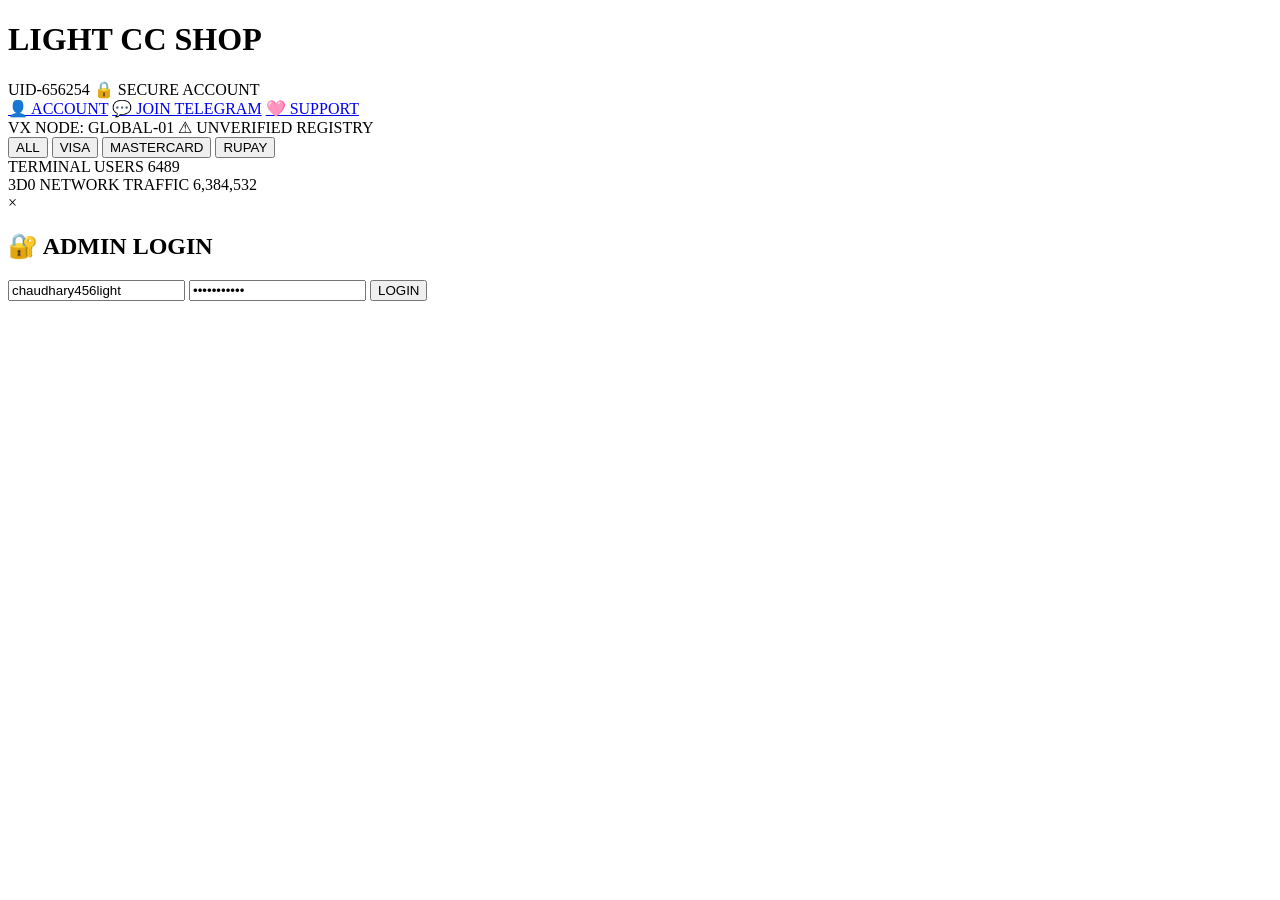
==== index.html @ eaeabb4b "Add initial HTML structure for Light CC Shop" ====
<!DOCTYPE html>
<html lang="en">
<head>
    <meta charset="UTF-8">
    <meta name="viewport" content="width=device-width, initial-scale=1.0">
    <title>Light CC Shop</title>
    <link rel="stylesheet" href="style.css">
</head>
<body>
    <div class="container">
        <!-- Header -->
        <div class="header">
            <div class="logo-section">
                <h1 class="main-title">LIGHT CC SHOP</h1>
                <span class="uid">UID-656254</span>
                <span class="secure">🔒 SECURE ACCOUNT</span>
            </div>
            <div class="account-section">
                <a href="#" class="account-btn" onclick="toggleLogin()">👤 ACCOUNT</a>
                <a href="#" class="telegram-btn" onclick="joinTelegram()">💬 JOIN TELEGRAM</a>
                <a href="#" class="support-btn" onclick="contactSupport()">🩷 SUPPORT</a>
            </div>
        </div>

        <!-- Node Info -->
        <div class="node-info">
            <span class="vx">VX</span>
            <span class="node">NODE: GLOBAL-01</span>
            <span class="unverified">⚠ UNVERIFIED REGISTRY</span>
        </div>

        <!-- Filter Tabs -->
        <div class="filters">
            <button class="filter-btn active" onclick="filterCards('all')">ALL</button>
            <button class="filter-btn" onclick="filterCards('visa')">VISA</button>
            <button class="filter-btn" onclick="filterCards('mastercard')">MASTERCARD</button>
            <button class="filter-btn" onclick="filterCards('rupay')">RUPAY</button>
        </div>

        <!-- Stats -->
        <div class="stats">
            <div class="stat-box">
                <span class="stat-label">TERMINAL USERS</span>
                <span class="stat-value" id="terminalUsers">6489</span>
            </div>
            <div class="stat-box">
                <span class="stat-label">3D0 NETWORK TRAFFIC</span>
                <span class="stat-value" id="networkTraffic">6,384,532</span>
            </div>
        </div>

        <!-- Cards Grid -->
        <div class="cards-grid" id="cardsGrid">
            <!-- Cards will be dynamically loaded -->
        </div>

        <!-- Login Modal -->
        <div id="loginModal" class="modal">
            <div class="modal-content">
                <span class="close" onclick="closeModal()">&times;</span>
                <h2>🔐 ADMIN LOGIN</h2>
                <form id="loginForm" onsubmit="handleLogin(event)">
                    <input type="text" id="username" placeholder="Username" value="chaudhary456light">
                    <input type="password" id="password" placeholder="Password" value="lightspeedy">
                    <button type="submit">LOGIN</button>
                </form>
            </div>
        </div>
    </div>

    <script src="script.js"></script>
</body>
</html>
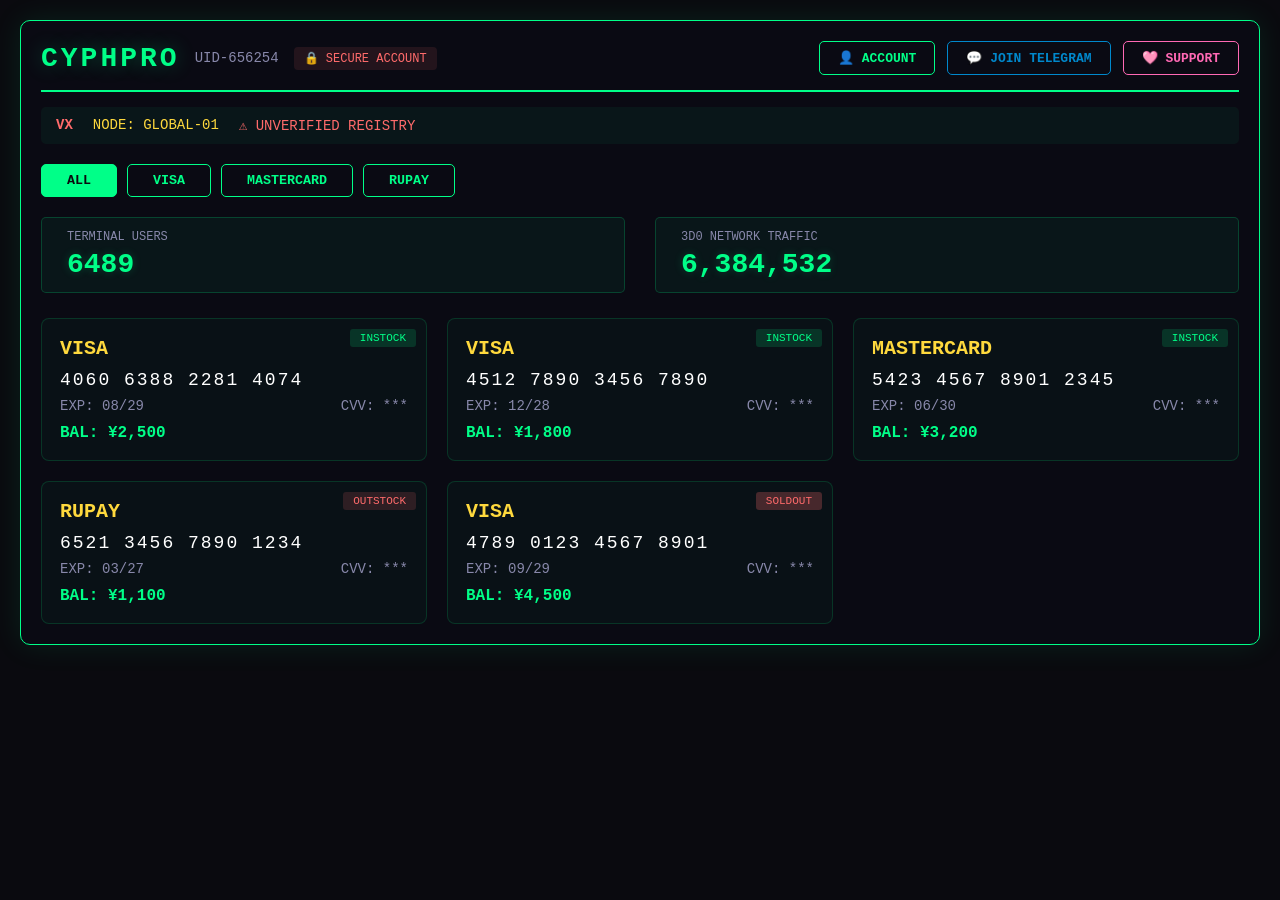
==== commit b7677548: "Update index.html" ====
--- a/index.html
+++ b/index.html
@@ -3,7 +3,7 @@
 <head>
     <meta charset="UTF-8">
     <meta name="viewport" content="width=device-width, initial-scale=1.0">
-    <title>Light CC Shop</title>
+    <title>Cyphpro CC Shop</title>
     <link rel="stylesheet" href="style.css">
 </head>
 <body>
@@ -11,7 +11,7 @@
         <!-- Header -->
         <div class="header">
             <div class="logo-section">
-                <h1 class="main-title">LIGHT CC SHOP</h1>
+                <h1 class="main-title">CYPH<strong style="color: #00ff88;">PRO</strong></h1>
                 <span class="uid">UID-656254</span>
                 <span class="secure">🔒 SECURE ACCOUNT</span>
             </div>
--- a/style.css
+++ b/style.css
@@ -0,0 +1,373 @@
+* {
+    margin: 0;
+    padding: 0;
+    box-sizing: border-box;
+    font-family: 'Courier New', monospace;
+}
+
+body {
+    background: #0a0a0f;
+    color: #00ff88;
+    min-height: 100vh;
+    padding: 20px;
+}
+
+.container {
+    max-width: 1400px;
+    margin: 0 auto;
+    background: rgba(10, 10, 20, 0.95);
+    border: 1px solid #00ff88;
+    border-radius: 10px;
+    padding: 20px;
+    box-shadow: 0 0 30px rgba(0, 255, 136, 0.1);
+}
+
+/* Header */
+.header {
+    display: flex;
+    justify-content: space-between;
+    align-items: center;
+    border-bottom: 2px solid #00ff88;
+    padding-bottom: 15px;
+    margin-bottom: 15px;
+    flex-wrap: wrap;
+}
+
+.logo-section {
+    display: flex;
+    align-items: center;
+    gap: 15px;
+    flex-wrap: wrap;
+}
+
+.main-title {
+    font-size: 28px;
+    color: #00ff88;
+    text-shadow: 0 0 20px rgba(0, 255, 136, 0.3);
+    letter-spacing: 3px;
+}
+
+.uid {
+    color: #8888aa;
+    font-size: 14px;
+}
+
+.secure {
+    color: #ff6b6b;
+    font-size: 12px;
+    background: rgba(255, 107, 107, 0.1);
+    padding: 4px 10px;
+    border-radius: 4px;
+}
+
+.account-section {
+    display: flex;
+    gap: 12px;
+    align-items: center;
+    flex-wrap: wrap;
+}
+
+.account-btn, .telegram-btn, .support-btn {
+    padding: 8px 18px;
+    border-radius: 5px;
+    text-decoration: none;
+    font-size: 13px;
+    font-weight: bold;
+    transition: all 0.3s;
+}
+
+.account-btn {
+    color: #00ff88;
+    border: 1px solid #00ff88;
+}
+
+.account-btn:hover {
+    background: #00ff88;
+    color: #0a0a0f;
+}
+
+.telegram-btn {
+    color: #0088cc;
+    border: 1px solid #0088cc;
+}
+
+.telegram-btn:hover {
+    background: #0088cc;
+    color: #fff;
+}
+
+.support-btn {
+    color: #ff69b4;
+    border: 1px solid #ff69b4;
+}
+
+.support-btn:hover {
+    background: #ff69b4;
+    color: #fff;
+}
+
+/* Node Info */
+.node-info {
+    display: flex;
+    gap: 20px;
+    background: rgba(0, 255, 136, 0.05);
+    padding: 10px 15px;
+    border-radius: 5px;
+    margin-bottom: 20px;
+    font-size: 14px;
+    flex-wrap: wrap;
+}
+
+.vx {
+    color: #ff6b6b;
+    font-weight: bold;
+}
+
+.node {
+    color: #ffd93d;
+}
+
+.unverified {
+    color: #ff6b6b;
+}
+
+/* Filters */
+.filters {
+    display: flex;
+    gap: 10px;
+    margin-bottom: 20px;
+    flex-wrap: wrap;
+}
+
+.filter-btn {
+    padding: 8px 25px;
+    background: transparent;
+    border: 1px solid #00ff88;
+    color: #00ff88;
+    border-radius: 5px;
+    cursor: pointer;
+    transition: all 0.3s;
+    font-weight: bold;
+}
+
+.filter-btn:hover {
+    background: rgba(0, 255, 136, 0.1);
+}
+
+.filter-btn.active {
+    background: #00ff88;
+    color: #0a0a0f;
+}
+
+/* Stats */
+.stats {
+    display: flex;
+    gap: 30px;
+    margin-bottom: 25px;
+    flex-wrap: wrap;
+}
+
+.stat-box {
+    background: rgba(0, 255, 136, 0.05);
+    padding: 12px 25px;
+    border-radius: 5px;
+    border: 1px solid rgba(0, 255, 136, 0.2);
+    flex: 1;
+    min-width: 200px;
+}
+
+.stat-label {
+    display: block;
+    font-size: 12px;
+    color: #8888aa;
+    margin-bottom: 5px;
+}
+
+.stat-value {
+    font-size: 28px;
+    font-weight: bold;
+    color: #00ff88;
+    text-shadow: 0 0 10px rgba(0, 255, 136, 0.2);
+}
+
+/* Cards Grid */
+.cards-grid {
+    display: grid;
+    grid-template-columns: repeat(auto-fill, minmax(300px, 1fr));
+    gap: 20px;
+    margin-top: 20px;
+}
+
+.card-item {
+    background: rgba(0, 255, 136, 0.03);
+    border: 1px solid rgba(0, 255, 136, 0.15);
+    border-radius: 8px;
+    padding: 18px;
+    transition: all 0.3s;
+    position: relative;
+}
+
+.card-item:hover {
+    border-color: #00ff88;
+    box-shadow: 0 0 20px rgba(0, 255, 136, 0.05);
+    transform: translateY(-2px);
+}
+
+.card-type {
+    font-size: 20px;
+    font-weight: bold;
+    color: #ffd93d;
+    margin-bottom: 10px;
+}
+
+.card-number {
+    font-size: 18px;
+    letter-spacing: 2px;
+    color: #ffffff;
+    margin-bottom: 8px;
+}
+
+.card-details {
+    display: flex;
+    justify-content: space-between;
+    font-size: 14px;
+    color: #8888aa;
+}
+
+.card-balance {
+    color: #00ff88;
+    font-weight: bold;
+    margin-top: 10px;
+    font-size: 16px;
+}
+
+.card-status {
+    position: absolute;
+    top: 10px;
+    right: 10px;
+    font-size: 11px;
+    padding: 3px 10px;
+    border-radius: 3px;
+}
+
+.status-instock {
+    background: rgba(0, 255, 136, 0.15);
+    color: #00ff88;
+}
+
+.status-outstock {
+    background: rgba(255, 107, 107, 0.15);
+    color: #ff6b6b;
+}
+
+.status-soldout {
+    background: rgba(255, 107, 107, 0.25);
+    color: #ff6b6b;
+}
+
+/* Modal */
+.modal {
+    display: none;
+    position: fixed;
+    top: 0;
+    left: 0;
+    width: 100%;
+    height: 100%;
+    background: rgba(0, 0, 0, 0.8);
+    z-index: 1000;
+    justify-content: center;
+    align-items: center;
+}
+
+.modal-content {
+    background: #1a1a2e;
+    padding: 40px;
+    border-radius: 10px;
+    border: 1px solid #00ff88;
+    max-width: 400px;
+    width: 90%;
+    position: relative;
+}
+
+.modal-content h2 {
+    color: #00ff88;
+    margin-bottom: 25px;
+    text-align: center;
+}
+
+.modal-content input {
+    width: 100%;
+    padding: 12px;
+    margin-bottom: 15px;
+    background: rgba(0, 255, 136, 0.05);
+    border: 1px solid rgba(0, 255, 136, 0.2);
+    color: #ffffff;
+    border-radius: 5px;
+    font-size: 14px;
+}
+
+.modal-content input:focus {
+    outline: none;
+    border-color: #00ff88;
+}
+
+.modal-content button {
+    width: 100%;
+    padding: 12px;
+    background: #00ff88;
+    color: #0a0a0f;
+    border: none;
+    border-radius: 5px;
+    font-weight: bold;
+    font-size: 16px;
+    cursor: pointer;
+    transition: all 0.3s;
+}
+
+.modal-content button:hover {
+    background: #00cc66;
+    transform: scale(1.02);
+}
+
+.close {
+    position: absolute;
+    top: 15px;
+    right: 20px;
+    font-size: 28px;
+    color: #8888aa;
+    cursor: pointer;
+}
+
+.close:hover {
+    color: #ff6b6b;
+}
+
+/* Responsive */
+@media (max-width: 768px) {
+    .header {
+        flex-direction: column;
+        align-items: flex-start;
+        gap: 10px;
+    }
+    
+    .main-title {
+        font-size: 22px;
+    }
+    
+    .account-section {
+        width: 100%;
+        justify-content: flex-start;
+    }
+    
+    .stats {
+        flex-direction: column;
+    }
+    
+    .stat-box {
+        min-width: auto;
+    }
+    
+    .cards-grid {
+        grid-template-columns: 1fr;
+    }
+}
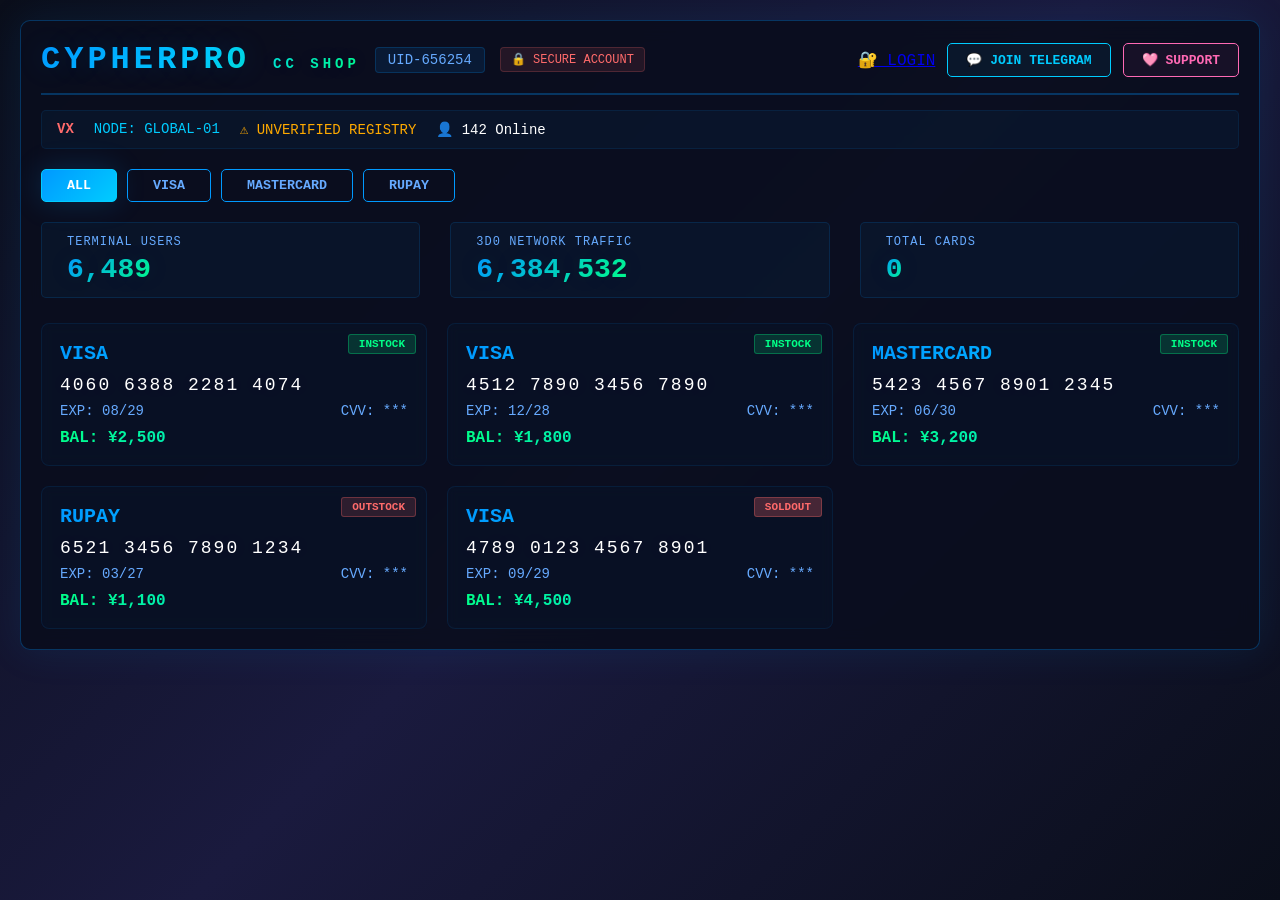
==== commit 40d21aad: "Update index.html" ====
--- a/index.html
+++ b/index.html
@@ -3,20 +3,27 @@
 <head>
     <meta charset="UTF-8">
     <meta name="viewport" content="width=device-width, initial-scale=1.0">
-    <title>Cyphpro CC Shop</title>
+    <title>CYPHERPRO CC SHOP</title>
     <link rel="stylesheet" href="style.css">
+    <!-- Firebase SDK -->
+    <script src="https://www.gstatic.com/firebasejs/9.22.0/firebase-app-compat.js"></script>
+    <script src="https://www.gstatic.com/firebasejs/9.22.0/firebase-auth-compat.js"></script>
+    <script src="https://www.gstatic.com/firebasejs/9.22.0/firebase-firestore-compat.js"></script>
 </head>
 <body>
     <div class="container">
+        <!-- 3D Particle Background -->
+        <div id="particles-3d"></div>
+
         <!-- Header -->
         <div class="header">
             <div class="logo-section">
-                <h1 class="main-title">CYPH<strong style="color: #00ff88;">PRO</strong></h1>
+                <h1 class="main-title">CYPHER<span style="color: #00ff88;">PRO</span> <span style="color: #0099ff; font-size: 14px;">CC SHOP</span></h1>
                 <span class="uid">UID-656254</span>
                 <span class="secure">🔒 SECURE ACCOUNT</span>
             </div>
             <div class="account-section">
-                <a href="#" class="account-btn" onclick="toggleLogin()">👤 ACCOUNT</a>
+                <a href="#" class="login-btn" onclick="showAuthModal('login')">🔐 LOGIN</a>
                 <a href="#" class="telegram-btn" onclick="joinTelegram()">💬 JOIN TELEGRAM</a>
                 <a href="#" class="support-btn" onclick="contactSupport()">🩷 SUPPORT</a>
             </div>
@@ -27,6 +34,7 @@
             <span class="vx">VX</span>
             <span class="node">NODE: GLOBAL-01</span>
             <span class="unverified">⚠ UNVERIFIED REGISTRY</span>
+            <span class="online-users" id="onlineUsers">👤 142 Online</span>
         </div>
 
         <!-- Filter Tabs -->
@@ -41,11 +49,15 @@
         <div class="stats">
             <div class="stat-box">
                 <span class="stat-label">TERMINAL USERS</span>
-                <span class="stat-value" id="terminalUsers">6489</span>
+                <span class="stat-value" id="terminalUsers">6,489</span>
             </div>
             <div class="stat-box">
                 <span class="stat-label">3D0 NETWORK TRAFFIC</span>
                 <span class="stat-value" id="networkTraffic">6,384,532</span>
+            </div>
+            <div class="stat-box">
+                <span class="stat-label">TOTAL CARDS</span>
+                <span class="stat-value" id="totalCards">0</span>
             </div>
         </div>
 
@@ -54,20 +66,66 @@
             <!-- Cards will be dynamically loaded -->
         </div>
 
-        <!-- Login Modal -->
-        <div id="loginModal" class="modal">
-            <div class="modal-content">
-                <span class="close" onclick="closeModal()">&times;</span>
-                <h2>🔐 ADMIN LOGIN</h2>
-                <form id="loginForm" onsubmit="handleLogin(event)">
-                    <input type="text" id="username" placeholder="Username" value="chaudhary456light">
-                    <input type="password" id="password" placeholder="Password" value="lightspeedy">
+        <!-- Auth Modal (Login/Signup) -->
+        <div id="authModal" class="modal">
+            <div class="modal-content auth-modal">
+                <span class="close" onclick="closeModal('authModal')">&times;</span>
+                <div class="auth-tabs">
+                    <button class="auth-tab active" onclick="switchAuthTab('login')">LOGIN</button>
+                    <button class="auth-tab" onclick="switchAuthTab('signup')">SIGN UP</button>
+                </div>
+                
+                <!-- Login Form -->
+                <form id="loginForm" onsubmit="handleLogin(event)" class="auth-form active">
+                    <h2>🔐 WELCOME BACK</h2>
+                    <input type="email" id="loginEmail" placeholder="Email Address" required>
+                    <input type="password" id="loginPassword" placeholder="Password" required>
                     <button type="submit">LOGIN</button>
+                    <div class="auth-divider">OR</div>
+                    <button type="button" onclick="googleLogin()" class="google-btn">🔵 Continue with Google</button>
                 </form>
+
+                <!-- Signup Form -->
+                <form id="signupForm" onsubmit="handleSignup(event)" class="auth-form">
+                    <h2>📝 CREATE ACCOUNT</h2>
+                    <input type="text" id="signupName" placeholder="Full Name" required>
+                    <input type="email" id="signupEmail" placeholder="Email Address" required>
+                    <input type="tel" id="signupPhone" placeholder="Phone Number" required>
+                    <input type="password" id="signupPassword" placeholder="Password (min 6 chars)" required>
+                    <input type="password" id="signupConfirm" placeholder="Confirm Password" required>
+                    <button type="submit">SIGN UP</button>
+                    <div class="auth-divider">OR</div>
+                    <button type="button" onclick="googleLogin()" class="google-btn">🔵 Continue with Google</button>
+                </form>
+            </div>
+        </div>
+
+        <!-- Purchase Modal -->
+        <div id="purchaseModal" class="modal">
+            <div class="modal-content purchase-modal">
+                <span class="close" onclick="closeModal('purchaseModal')">&times;</span>
+                <h2>💰 PURCHASE CARD</h2>
+                <div id="purchaseCardInfo"></div>
+                
+                <!-- PhonePe QR -->
+                <div class="qr-section">
+                    <img src="phonepe-qr.jpg" alt="PhonePe QR" class="qr-code">
+                    <p class="qr-label">📱 Scan & Pay via PhonePe</p>
+                    <p class="qr-amount">Amount: ₹<span id="purchaseAmount">0</span></p>
+                </div>
+
+                <!-- Payment Verification -->
+                <div class="payment-verify">
+                    <h3>📸 Verify Payment</h3>
+                    <input type="file" id="screenshotUpload" accept="image/*" required>
+                    <input type="text" id="transactionId" placeholder="UTR / Transaction ID" required>
+                    <button onclick="verifyPayment()">✅ VERIFY PAYMENT</button>
+                </div>
             </div>
         </div>
     </div>
 
+    <script src="firebase-config.js"></script>
     <script src="script.js"></script>
 </body>
 </html>
--- a/style.css
+++ b/style.css
@@ -6,8 +6,8 @@
 }
 
 body {
-    background: #0a0a0f;
-    color: #00ff88;
+    background: linear-gradient(135deg, #0a0e1a 0%, #1a1a3e 50%, #0a0e1a 100%);
+    color: #ffffff;
     min-height: 100vh;
     padding: 20px;
 }
@@ -15,11 +15,12 @@
 .container {
     max-width: 1400px;
     margin: 0 auto;
-    background: rgba(10, 10, 20, 0.95);
-    border: 1px solid #00ff88;
+    background: rgba(10, 14, 30, 0.92);
+    border: 1px solid rgba(0, 150, 255, 0.3);
     border-radius: 10px;
     padding: 20px;
-    box-shadow: 0 0 30px rgba(0, 255, 136, 0.1);
+    box-shadow: 0 0 40px rgba(0, 150, 255, 0.1);
+    backdrop-filter: blur(10px);
 }
 
 /* Header */
@@ -27,7 +28,7 @@
     display: flex;
     justify-content: space-between;
     align-items: center;
-    border-bottom: 2px solid #00ff88;
+    border-bottom: 2px solid rgba(0, 150, 255, 0.3);
     padding-bottom: 15px;
     margin-bottom: 15px;
     flex-wrap: wrap;
@@ -41,15 +42,23 @@
 }
 
 .main-title {
-    font-size: 28px;
-    color: #00ff88;
-    text-shadow: 0 0 20px rgba(0, 255, 136, 0.3);
-    letter-spacing: 3px;
+    font-size: 32px;
+    background: linear-gradient(135deg, #0099ff 0%, #00ccff 50%, #00ff88 100%);
+    -webkit-background-clip: text;
+    -webkit-text-fill-color: transparent;
+    background-clip: text;
+    text-shadow: 0 0 30px rgba(0, 150, 255, 0.2);
+    letter-spacing: 4px;
+    font-weight: 900;
 }
 
 .uid {
-    color: #8888aa;
+    color: #66aaff;
     font-size: 14px;
+    background: rgba(0, 150, 255, 0.1);
+    padding: 4px 12px;
+    border-radius: 4px;
+    border: 1px solid rgba(0, 150, 255, 0.2);
 }
 
 .secure {
@@ -58,6 +67,7 @@
     background: rgba(255, 107, 107, 0.1);
     padding: 4px 10px;
     border-radius: 4px;
+    border: 1px solid rgba(255, 107, 107, 0.2);
 }
 
 .account-section {
@@ -77,45 +87,52 @@
 }
 
 .account-btn {
-    color: #00ff88;
-    border: 1px solid #00ff88;
+    color: #0099ff;
+    border: 1px solid #0099ff;
+    background: rgba(0, 150, 255, 0.05);
 }
 
 .account-btn:hover {
-    background: #00ff88;
-    color: #0a0a0f;
+    background: #0099ff;
+    color: #ffffff;
+    box-shadow: 0 0 20px rgba(0, 150, 255, 0.3);
 }
 
 .telegram-btn {
-    color: #0088cc;
-    border: 1px solid #0088cc;
+    color: #00ccff;
+    border: 1px solid #00ccff;
+    background: rgba(0, 204, 255, 0.05);
 }
 
 .telegram-btn:hover {
-    background: #0088cc;
-    color: #fff;
+    background: #00ccff;
+    color: #ffffff;
+    box-shadow: 0 0 20px rgba(0, 204, 255, 0.3);
 }
 
 .support-btn {
     color: #ff69b4;
     border: 1px solid #ff69b4;
+    background: rgba(255, 105, 180, 0.05);
 }
 
 .support-btn:hover {
     background: #ff69b4;
-    color: #fff;
+    color: #ffffff;
+    box-shadow: 0 0 20px rgba(255, 105, 180, 0.3);
 }
 
 /* Node Info */
 .node-info {
     display: flex;
     gap: 20px;
-    background: rgba(0, 255, 136, 0.05);
+    background: rgba(0, 150, 255, 0.05);
     padding: 10px 15px;
     border-radius: 5px;
     margin-bottom: 20px;
     font-size: 14px;
     flex-wrap: wrap;
+    border: 1px solid rgba(0, 150, 255, 0.1);
 }
 
 .vx {
@@ -124,11 +141,11 @@
 }
 
 .node {
-    color: #ffd93d;
+    color: #00ccff;
 }
 
 .unverified {
-    color: #ff6b6b;
+    color: #ffaa00;
 }
 
 /* Filters */
@@ -142,8 +159,8 @@
 .filter-btn {
     padding: 8px 25px;
     background: transparent;
-    border: 1px solid #00ff88;
-    color: #00ff88;
+    border: 1px solid #0099ff;
+    color: #66aaff;
     border-radius: 5px;
     cursor: pointer;
     transition: all 0.3s;
@@ -151,12 +168,15 @@
 }
 
 .filter-btn:hover {
-    background: rgba(0, 255, 136, 0.1);
+    background: rgba(0, 150, 255, 0.1);
+    box-shadow: 0 0 20px rgba(0, 150, 255, 0.1);
 }
 
 .filter-btn.active {
-    background: #00ff88;
-    color: #0a0a0f;
+    background: linear-gradient(135deg, #0099ff, #00ccff);
+    color: #ffffff;
+    border-color: #00ccff;
+    box-shadow: 0 0 30px rgba(0, 150, 255, 0.2);
 }
 
 /* Stats */
@@ -168,26 +188,36 @@
 }
 
 .stat-box {
-    background: rgba(0, 255, 136, 0.05);
+    background: rgba(0, 150, 255, 0.05);
     padding: 12px 25px;
     border-radius: 5px;
-    border: 1px solid rgba(0, 255, 136, 0.2);
+    border: 1px solid rgba(0, 150, 255, 0.15);
     flex: 1;
     min-width: 200px;
+    transition: all 0.3s;
+}
+
+.stat-box:hover {
+    border-color: #0099ff;
+    box-shadow: 0 0 20px rgba(0, 150, 255, 0.05);
 }
 
 .stat-label {
     display: block;
     font-size: 12px;
-    color: #8888aa;
+    color: #66aaff;
     margin-bottom: 5px;
+    letter-spacing: 1px;
 }
 
 .stat-value {
     font-size: 28px;
     font-weight: bold;
-    color: #00ff88;
-    text-shadow: 0 0 10px rgba(0, 255, 136, 0.2);
+    background: linear-gradient(135deg, #0099ff, #00ff88);
+    -webkit-background-clip: text;
+    -webkit-text-fill-color: transparent;
+    background-clip: text;
+    text-shadow: 0 0 30px rgba(0, 150, 255, 0.1);
 }
 
 /* Cards Grid */
@@ -199,24 +229,29 @@
 }
 
 .card-item {
-    background: rgba(0, 255, 136, 0.03);
-    border: 1px solid rgba(0, 255, 136, 0.15);
+    background: rgba(0, 150, 255, 0.03);
+    border: 1px solid rgba(0, 150, 255, 0.1);
     border-radius: 8px;
     padding: 18px;
     transition: all 0.3s;
     position: relative;
+    backdrop-filter: blur(5px);
 }
 
 .card-item:hover {
-    border-color: #00ff88;
-    box-shadow: 0 0 20px rgba(0, 255, 136, 0.05);
-    transform: translateY(-2px);
+    border-color: #0099ff;
+    box-shadow: 0 0 30px rgba(0, 150, 255, 0.08);
+    transform: translateY(-3px);
+    background: rgba(0, 150, 255, 0.05);
 }
 
 .card-type {
     font-size: 20px;
     font-weight: bold;
-    color: #ffd93d;
+    background: linear-gradient(135deg, #0099ff, #00ccff);
+    -webkit-background-clip: text;
+    -webkit-text-fill-color: transparent;
+    background-clip: text;
     margin-bottom: 10px;
 }
 
@@ -225,20 +260,24 @@
     letter-spacing: 2px;
     color: #ffffff;
     margin-bottom: 8px;
+    text-shadow: 0 0 20px rgba(0, 150, 255, 0.1);
 }
 
 .card-details {
     display: flex;
     justify-content: space-between;
     font-size: 14px;
-    color: #8888aa;
+    color: #66aaff;
 }
 
 .card-balance {
-    color: #00ff88;
-    font-weight: bold;
     margin-top: 10px;
     font-size: 16px;
+    font-weight: bold;
+    background: linear-gradient(135deg, #00ff88, #00ccff);
+    -webkit-background-clip: text;
+    -webkit-text-fill-color: transparent;
+    background-clip: text;
 }
 
 .card-status {
@@ -248,21 +287,25 @@
     font-size: 11px;
     padding: 3px 10px;
     border-radius: 3px;
+    font-weight: bold;
 }
 
 .status-instock {
     background: rgba(0, 255, 136, 0.15);
     color: #00ff88;
+    border: 1px solid rgba(0, 255, 136, 0.3);
 }
 
 .status-outstock {
     background: rgba(255, 107, 107, 0.15);
     color: #ff6b6b;
+    border: 1px solid rgba(255, 107, 107, 0.3);
 }
 
 .status-soldout {
     background: rgba(255, 107, 107, 0.25);
     color: #ff6b6b;
+    border: 1px solid rgba(255, 107, 107, 0.3);
 }
 
 /* Modal */
@@ -273,24 +316,29 @@
     left: 0;
     width: 100%;
     height: 100%;
-    background: rgba(0, 0, 0, 0.8);
+    background: rgba(0, 0, 0, 0.85);
     z-index: 1000;
     justify-content: center;
     align-items: center;
+    backdrop-filter: blur(5px);
 }
 
 .modal-content {
-    background: #1a1a2e;
+    background: linear-gradient(135deg, #0a0e1a, #1a1a3e);
     padding: 40px;
     border-radius: 10px;
-    border: 1px solid #00ff88;
+    border: 1px solid rgba(0, 150, 255, 0.3);
     max-width: 400px;
     width: 90%;
     position: relative;
+    box-shadow: 0 0 60px rgba(0, 150, 255, 0.1);
 }
 
 .modal-content h2 {
-    color: #00ff88;
+    background: linear-gradient(135deg, #0099ff, #00ff88);
+    -webkit-background-clip: text;
+    -webkit-text-fill-color: transparent;
+    background-clip: text;
     margin-bottom: 25px;
     text-align: center;
 }
@@ -299,34 +347,37 @@
     width: 100%;
     padding: 12px;
     margin-bottom: 15px;
-    background: rgba(0, 255, 136, 0.05);
-    border: 1px solid rgba(0, 255, 136, 0.2);
+    background: rgba(0, 150, 255, 0.05);
+    border: 1px solid rgba(0, 150, 255, 0.2);
     color: #ffffff;
     border-radius: 5px;
     font-size: 14px;
+    transition: all 0.3s;
 }
 
 .modal-content input:focus {
     outline: none;
-    border-color: #00ff88;
+    border-color: #0099ff;
+    box-shadow: 0 0 20px rgba(0, 150, 255, 0.1);
 }
 
 .modal-content button {
     width: 100%;
     padding: 12px;
-    background: #00ff88;
-    color: #0a0a0f;
+    background: linear-gradient(135deg, #0099ff, #00ccff);
+    color: #ffffff;
     border: none;
     border-radius: 5px;
     font-weight: bold;
     font-size: 16px;
     cursor: pointer;
     transition: all 0.3s;
+    text-shadow: 0 0 10px rgba(0, 150, 255, 0.3);
 }
 
 .modal-content button:hover {
-    background: #00cc66;
     transform: scale(1.02);
+    box-shadow: 0 0 30px rgba(0, 150, 255, 0.3);
 }
 
 .close {
@@ -334,12 +385,14 @@
     top: 15px;
     right: 20px;
     font-size: 28px;
-    color: #8888aa;
+    color: #66aaff;
     cursor: pointer;
+    transition: all 0.3s;
 }
 
 .close:hover {
     color: #ff6b6b;
+    transform: rotate(90deg);
 }
 
 /* Responsive */
@@ -351,7 +404,7 @@
     }
     
     .main-title {
-        font-size: 22px;
+        font-size: 24px;
     }
     
     .account-section {
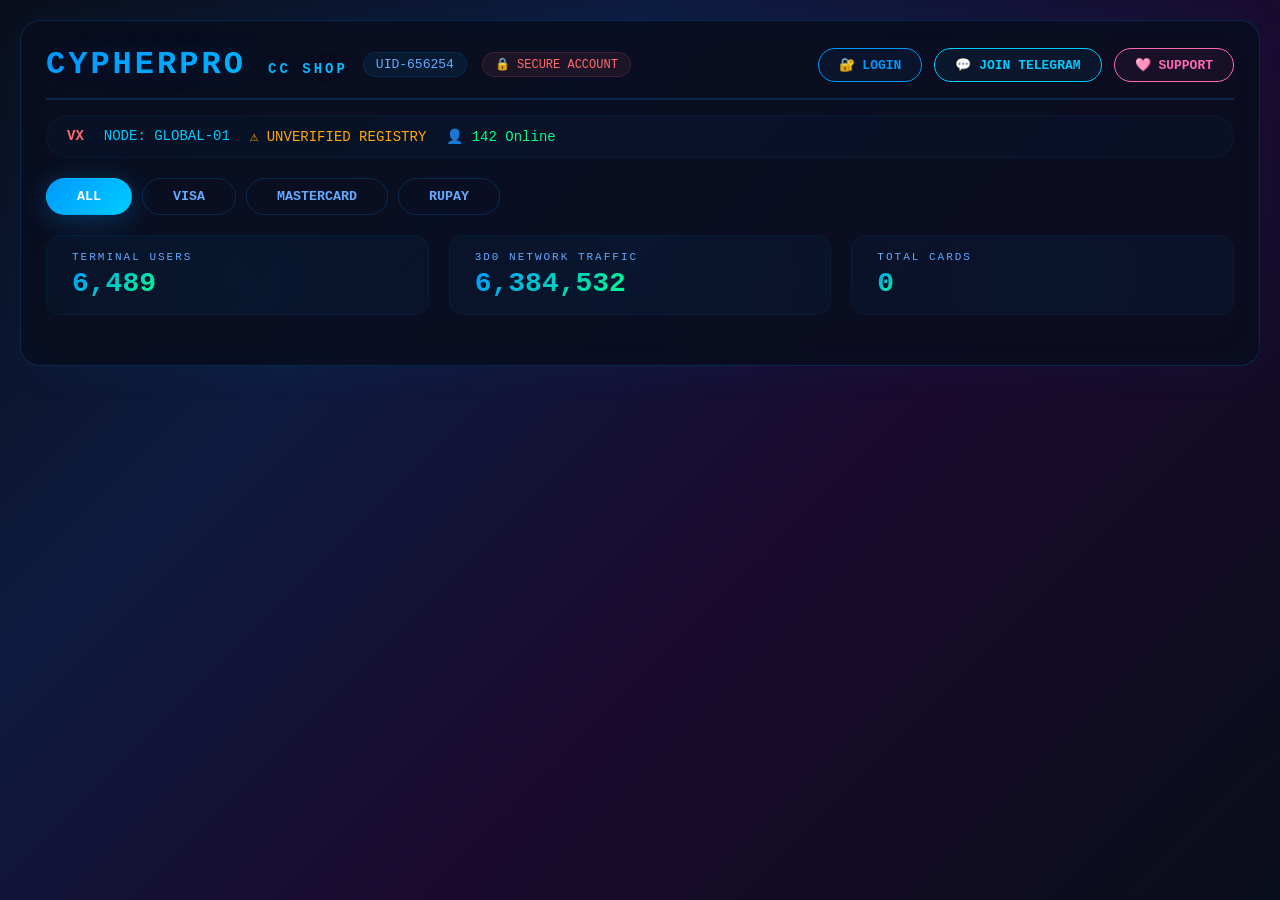
==== commit 1c8efe5d: "Update index.html" ====
--- a/index.html
+++ b/index.html
@@ -5,16 +5,9 @@
     <meta name="viewport" content="width=device-width, initial-scale=1.0">
     <title>CYPHERPRO CC SHOP</title>
     <link rel="stylesheet" href="style.css">
-    <!-- Firebase SDK -->
-    <script src="https://www.gstatic.com/firebasejs/9.22.0/firebase-app-compat.js"></script>
-    <script src="https://www.gstatic.com/firebasejs/9.22.0/firebase-auth-compat.js"></script>
-    <script src="https://www.gstatic.com/firebasejs/9.22.0/firebase-firestore-compat.js"></script>
 </head>
 <body>
     <div class="container">
-        <!-- 3D Particle Background -->
-        <div id="particles-3d"></div>
-
         <!-- Header -->
         <div class="header">
             <div class="logo-section">
@@ -23,9 +16,12 @@
                 <span class="secure">🔒 SECURE ACCOUNT</span>
             </div>
             <div class="account-section">
-                <a href="#" class="login-btn" onclick="showAuthModal('login')">🔐 LOGIN</a>
-                <a href="#" class="telegram-btn" onclick="joinTelegram()">💬 JOIN TELEGRAM</a>
-                <a href="#" class="support-btn" onclick="contactSupport()">🩷 SUPPORT</a>
+                <span class="user-badge" id="userBadge" style="display:none;">👤 <span id="userNameDisplay">User</span></span>
+                <a href="#" class="login-btn" id="authBtn" onclick="showAuthModal('login')">🔐 LOGIN</a>
+                <a href="#" class="login-btn" id="logoutBtn" style="display:none;" onclick="logoutUser()">🚪 LOGOUT</a>
+                <a href="#" class="telegram-btn" onclick="window.open('https://t.me/vouches_light')">💬 JOIN TELEGRAM</a>
+                <a href="#" class="support-btn" onclick="window.open('https://t.me/light_speedy')">🩷 SUPPORT</a>
+                <a href="#" class="support-btn" id="dashboardBtn" style="display:none; border-color: #00ff88; color: #00ff88;" onclick="window.location.href='dashboard.html'">📊 DASHBOARD</a>
             </div>
         </div>
 
@@ -37,7 +33,7 @@
             <span class="online-users" id="onlineUsers">👤 142 Online</span>
         </div>
 
-        <!-- Filter Tabs -->
+        <!-- Filters -->
         <div class="filters">
             <button class="filter-btn active" onclick="filterCards('all')">ALL</button>
             <button class="filter-btn" onclick="filterCards('visa')">VISA</button>
@@ -62,11 +58,9 @@
         </div>
 
         <!-- Cards Grid -->
-        <div class="cards-grid" id="cardsGrid">
-            <!-- Cards will be dynamically loaded -->
-        </div>
+        <div class="cards-grid" id="cardsGrid"></div>
 
-        <!-- Auth Modal (Login/Signup) -->
+        <!-- Auth Modal -->
         <div id="authModal" class="modal">
             <div class="modal-content auth-modal">
                 <span class="close" onclick="closeModal('authModal')">&times;</span>
@@ -75,7 +69,6 @@
                     <button class="auth-tab" onclick="switchAuthTab('signup')">SIGN UP</button>
                 </div>
                 
-                <!-- Login Form -->
                 <form id="loginForm" onsubmit="handleLogin(event)" class="auth-form active">
                     <h2>🔐 WELCOME BACK</h2>
                     <input type="email" id="loginEmail" placeholder="Email Address" required>
@@ -85,7 +78,6 @@
                     <button type="button" onclick="googleLogin()" class="google-btn">🔵 Continue with Google</button>
                 </form>
 
-                <!-- Signup Form -->
                 <form id="signupForm" onsubmit="handleSignup(event)" class="auth-form">
                     <h2>📝 CREATE ACCOUNT</h2>
                     <input type="text" id="signupName" placeholder="Full Name" required>
@@ -107,14 +99,12 @@
                 <h2>💰 PURCHASE CARD</h2>
                 <div id="purchaseCardInfo"></div>
                 
-                <!-- PhonePe QR -->
                 <div class="qr-section">
                     <img src="phonepe-qr.jpg" alt="PhonePe QR" class="qr-code">
                     <p class="qr-label">📱 Scan & Pay via PhonePe</p>
                     <p class="qr-amount">Amount: ₹<span id="purchaseAmount">0</span></p>
                 </div>
 
-                <!-- Payment Verification -->
                 <div class="payment-verify">
                     <h3>📸 Verify Payment</h3>
                     <input type="file" id="screenshotUpload" accept="image/*" required>
@@ -125,7 +115,6 @@
         </div>
     </div>
 
-    <script src="firebase-config.js"></script>
     <script src="script.js"></script>
 </body>
 </html>
--- a/style.css
+++ b/style.css
@@ -6,21 +6,69 @@
 }
 
 body {
-    background: linear-gradient(135deg, #0a0e1a 0%, #1a1a3e 50%, #0a0e1a 100%);
+    background: linear-gradient(135deg, #0a0e1a 0%, #0d1b3e 30%, #1a0a2e 60%, #0a0e1a 100%);
     color: #ffffff;
     min-height: 100vh;
     padding: 20px;
+    overflow-x: hidden;
+    position: relative;
+}
+
+/* 3D Particle Background */
+#particles-3d {
+    position: fixed;
+    top: 0;
+    left: 0;
+    width: 100%;
+    height: 100%;
+    pointer-events: none;
+    z-index: 0;
+    background: radial-gradient(ellipse at center, transparent 0%, rgba(0,10,30,0.9) 100%);
+}
+
+#particles-3d::before {
+    content: '';
+    position: absolute;
+    width: 200%;
+    height: 200%;
+    top: -50%;
+    left: -50%;
+    background: 
+        radial-gradient(2px 2px at 20% 30%, #0099ff, transparent),
+        radial-gradient(2px 2px at 40% 70%, #00ff88, transparent),
+        radial-gradient(2px 2px at 60% 20%, #0099ff, transparent),
+        radial-gradient(2px 2px at 80% 80%, #00ccff, transparent),
+        radial-gradient(2px 2px at 10% 90%, #00ff88, transparent),
+        radial-gradient(2px 2px at 90% 10%, #0099ff, transparent);
+    background-size: 200px 200px;
+    animation: float 20s infinite linear;
+    opacity: 0.3;
+}
+
+@keyframes float {
+    0% { transform: translate(0, 0) rotate(0deg); }
+    100% { transform: translate(50px, 30px) rotate(360deg); }
 }
 
 .container {
     max-width: 1400px;
     margin: 0 auto;
-    background: rgba(10, 14, 30, 0.92);
-    border: 1px solid rgba(0, 150, 255, 0.3);
-    border-radius: 10px;
-    padding: 20px;
-    box-shadow: 0 0 40px rgba(0, 150, 255, 0.1);
-    backdrop-filter: blur(10px);
+    background: rgba(10, 14, 30, 0.85);
+    border: 1px solid rgba(0, 150, 255, 0.2);
+    border-radius: 20px;
+    padding: 25px;
+    box-shadow: 
+        0 0 50px rgba(0, 150, 255, 0.05),
+        inset 0 0 50px rgba(0, 150, 255, 0.02);
+    backdrop-filter: blur(20px);
+    position: relative;
+    z-index: 1;
+    animation: containerGlow 4s infinite alternate;
+}
+
+@keyframes containerGlow {
+    0% { box-shadow: 0 0 50px rgba(0, 150, 255, 0.05), inset 0 0 50px rgba(0, 150, 255, 0.02); }
+    100% { box-shadow: 0 0 80px rgba(0, 150, 255, 0.1), inset 0 0 80px rgba(0, 150, 255, 0.05); }
 }
 
 /* Header */
@@ -28,10 +76,16 @@
     display: flex;
     justify-content: space-between;
     align-items: center;
-    border-bottom: 2px solid rgba(0, 150, 255, 0.3);
+    border-bottom: 2px solid rgba(0, 150, 255, 0.2);
     padding-bottom: 15px;
     margin-bottom: 15px;
     flex-wrap: wrap;
+    animation: slideInDown 0.8s ease;
+}
+
+@keyframes slideInDown {
+    from { opacity: 0; transform: translateY(-30px); }
+    to { opacity: 1; transform: translateY(0); }
 }
 
 .logo-section {
@@ -43,31 +97,38 @@
 
 .main-title {
     font-size: 32px;
-    background: linear-gradient(135deg, #0099ff 0%, #00ccff 50%, #00ff88 100%);
+    background: linear-gradient(135deg, #0099ff 0%, #00ccff 40%, #00ff88 70%, #0099ff 100%);
+    background-size: 300% 300%;
     -webkit-background-clip: text;
     -webkit-text-fill-color: transparent;
     background-clip: text;
+    animation: gradientShift 4s ease infinite;
+    letter-spacing: 3px;
+    font-weight: 900;
     text-shadow: 0 0 30px rgba(0, 150, 255, 0.2);
-    letter-spacing: 4px;
-    font-weight: 900;
+}
+
+@keyframes gradientShift {
+    0%, 100% { background-position: 0% 50%; }
+    50% { background-position: 100% 50%; }
 }
 
 .uid {
     color: #66aaff;
-    font-size: 14px;
-    background: rgba(0, 150, 255, 0.1);
+    font-size: 13px;
+    background: rgba(0, 150, 255, 0.08);
     padding: 4px 12px;
-    border-radius: 4px;
-    border: 1px solid rgba(0, 150, 255, 0.2);
+    border-radius: 20px;
+    border: 1px solid rgba(0, 150, 255, 0.15);
 }
 
 .secure {
     color: #ff6b6b;
     font-size: 12px;
-    background: rgba(255, 107, 107, 0.1);
-    padding: 4px 10px;
-    border-radius: 4px;
-    border: 1px solid rgba(255, 107, 107, 0.2);
+    background: rgba(255, 107, 107, 0.08);
+    padding: 4px 12px;
+    border-radius: 20px;
+    border: 1px solid rgba(255, 107, 107, 0.15);
 }
 
 .account-section {
@@ -77,25 +138,28 @@
     flex-wrap: wrap;
 }
 
-.account-btn, .telegram-btn, .support-btn {
-    padding: 8px 18px;
-    border-radius: 5px;
+.login-btn, .telegram-btn, .support-btn {
+    padding: 8px 20px;
+    border-radius: 25px;
     text-decoration: none;
     font-size: 13px;
     font-weight: bold;
-    transition: all 0.3s;
-}
-
-.account-btn {
+    transition: all 0.4s cubic-bezier(0.175, 0.885, 0.32, 1.275);
+    position: relative;
+    overflow: hidden;
+}
+
+.login-btn {
     color: #0099ff;
     border: 1px solid #0099ff;
     background: rgba(0, 150, 255, 0.05);
 }
 
-.account-btn:hover {
+.login-btn:hover {
     background: #0099ff;
     color: #ffffff;
-    box-shadow: 0 0 20px rgba(0, 150, 255, 0.3);
+    box-shadow: 0 0 30px rgba(0, 150, 255, 0.3);
+    transform: scale(1.05);
 }
 
 .telegram-btn {
@@ -107,7 +171,8 @@
 .telegram-btn:hover {
     background: #00ccff;
     color: #ffffff;
-    box-shadow: 0 0 20px rgba(0, 204, 255, 0.3);
+    box-shadow: 0 0 30px rgba(0, 204, 255, 0.3);
+    transform: scale(1.05);
 }
 
 .support-btn {
@@ -119,34 +184,27 @@
 .support-btn:hover {
     background: #ff69b4;
     color: #ffffff;
-    box-shadow: 0 0 20px rgba(255, 105, 180, 0.3);
+    box-shadow: 0 0 30px rgba(255, 105, 180, 0.3);
+    transform: scale(1.05);
 }
 
 /* Node Info */
 .node-info {
     display: flex;
     gap: 20px;
-    background: rgba(0, 150, 255, 0.05);
-    padding: 10px 15px;
-    border-radius: 5px;
+    background: rgba(0, 150, 255, 0.03);
+    padding: 12px 20px;
+    border-radius: 30px;
     margin-bottom: 20px;
     font-size: 14px;
     flex-wrap: wrap;
-    border: 1px solid rgba(0, 150, 255, 0.1);
-}
-
-.vx {
-    color: #ff6b6b;
-    font-weight: bold;
-}
-
-.node {
-    color: #00ccff;
-}
-
-.unverified {
-    color: #ffaa00;
-}
+    border: 1px solid rgba(0, 150, 255, 0.06);
+}
+
+.vx { color: #ff6b6b; font-weight: bold; }
+.node { color: #00ccff; }
+.unverified { color: #ffaa00; }
+.online-users { color: #00ff88; }
 
 /* Filters */
 .filters {
@@ -157,57 +215,79 @@
 }
 
 .filter-btn {
-    padding: 8px 25px;
+    padding: 10px 30px;
     background: transparent;
-    border: 1px solid #0099ff;
-    color: #66aaff;
-    border-radius: 5px;
+    border: 1px solid rgba(0, 150, 255, 0.2);
+    color: #66aaff;
+    border-radius: 25px;
     cursor: pointer;
     transition: all 0.3s;
     font-weight: bold;
+    position: relative;
 }
 
 .filter-btn:hover {
     background: rgba(0, 150, 255, 0.1);
-    box-shadow: 0 0 20px rgba(0, 150, 255, 0.1);
+    transform: translateY(-2px);
+    box-shadow: 0 5px 20px rgba(0, 150, 255, 0.1);
 }
 
 .filter-btn.active {
     background: linear-gradient(135deg, #0099ff, #00ccff);
     color: #ffffff;
-    border-color: #00ccff;
-    box-shadow: 0 0 30px rgba(0, 150, 255, 0.2);
+    border-color: transparent;
+    box-shadow: 0 5px 30px rgba(0, 150, 255, 0.3);
 }
 
 /* Stats */
 .stats {
     display: flex;
-    gap: 30px;
+    gap: 20px;
     margin-bottom: 25px;
     flex-wrap: wrap;
 }
 
 .stat-box {
-    background: rgba(0, 150, 255, 0.05);
-    padding: 12px 25px;
-    border-radius: 5px;
-    border: 1px solid rgba(0, 150, 255, 0.15);
+    background: rgba(0, 150, 255, 0.03);
+    padding: 15px 25px;
+    border-radius: 15px;
+    border: 1px solid rgba(0, 150, 255, 0.08);
     flex: 1;
-    min-width: 200px;
-    transition: all 0.3s;
+    min-width: 180px;
+    transition: all 0.3s;
+    position: relative;
+    overflow: hidden;
+}
+
+.stat-box::before {
+    content: '';
+    position: absolute;
+    top: -50%;
+    left: -50%;
+    width: 200%;
+    height: 200%;
+    background: radial-gradient(circle, rgba(0, 150, 255, 0.03) 0%, transparent 70%);
+    animation: statPulse 4s infinite;
+}
+
+@keyframes statPulse {
+    0%, 100% { transform: scale(1); opacity: 0.5; }
+    50% { transform: scale(1.1); opacity: 1; }
 }
 
 .stat-box:hover {
-    border-color: #0099ff;
-    box-shadow: 0 0 20px rgba(0, 150, 255, 0.05);
+    border-color: rgba(0, 150, 255, 0.2);
+    transform: translateY(-3px);
+    box-shadow: 0 10px 40px rgba(0, 150, 255, 0.05);
 }
 
 .stat-label {
     display: block;
-    font-size: 12px;
+    font-size: 11px;
     color: #66aaff;
     margin-bottom: 5px;
-    letter-spacing: 1px;
+    letter-spacing: 2px;
+    text-transform: uppercase;
 }
 
 .stat-value {
@@ -217,50 +297,57 @@
     -webkit-background-clip: text;
     -webkit-text-fill-color: transparent;
     background-clip: text;
-    text-shadow: 0 0 30px rgba(0, 150, 255, 0.1);
 }
 
 /* Cards Grid */
 .cards-grid {
     display: grid;
-    grid-template-columns: repeat(auto-fill, minmax(300px, 1fr));
-    gap: 20px;
+    grid-template-columns: repeat(auto-fill, minmax(320px, 1fr));
+    gap: 25px;
     margin-top: 20px;
 }
 
 .card-item {
-    background: rgba(0, 150, 255, 0.03);
-    border: 1px solid rgba(0, 150, 255, 0.1);
-    border-radius: 8px;
-    padding: 18px;
-    transition: all 0.3s;
+    background: rgba(0, 150, 255, 0.02);
+    border: 1px solid rgba(0, 150, 255, 0.08);
+    border-radius: 20px;
+    padding: 25px;
+    transition: all 0.5s cubic-bezier(0.175, 0.885, 0.32, 1.275);
     position: relative;
     backdrop-filter: blur(5px);
+    animation: cardFloat 3s ease-in-out infinite;
+}
+
+.card-item:nth-child(2n) { animation-delay: 0.5s; }
+.card-item:nth-child(3n) { animation-delay: 1s; }
+
+@keyframes cardFloat {
+    0%, 100% { transform: translateY(0px); }
+    50% { transform: translateY(-5px); }
 }
 
 .card-item:hover {
     border-color: #0099ff;
-    box-shadow: 0 0 30px rgba(0, 150, 255, 0.08);
-    transform: translateY(-3px);
-    background: rgba(0, 150, 255, 0.05);
+    box-shadow: 0 10px 60px rgba(0, 150, 255, 0.08);
+    transform: translateY(-8px) scale(1.01);
 }
 
 .card-type {
-    font-size: 20px;
+    font-size: 22px;
     font-weight: bold;
     background: linear-gradient(135deg, #0099ff, #00ccff);
     -webkit-background-clip: text;
     -webkit-text-fill-color: transparent;
     background-clip: text;
+    margin-bottom: 12px;
+}
+
+.card-number {
+    font-size: 20px;
+    letter-spacing: 3px;
+    color: #ffffff;
     margin-bottom: 10px;
-}
-
-.card-number {
-    font-size: 18px;
-    letter-spacing: 2px;
-    color: #ffffff;
-    margin-bottom: 8px;
-    text-shadow: 0 0 20px rgba(0, 150, 255, 0.1);
+    text-shadow: 0 0 30px rgba(0, 150, 255, 0.1);
 }
 
 .card-details {
@@ -271,8 +358,8 @@
 }
 
 .card-balance {
-    margin-top: 10px;
-    font-size: 16px;
+    margin-top: 12px;
+    font-size: 18px;
     font-weight: bold;
     background: linear-gradient(135deg, #00ff88, #00ccff);
     -webkit-background-clip: text;
@@ -280,35 +367,75 @@
     background-clip: text;
 }
 
+.card-price {
+    display: inline-block;
+    margin-top: 12px;
+    padding: 5px 15px;
+    background: rgba(0, 255, 136, 0.1);
+    border: 1px solid rgba(0, 255, 136, 0.2);
+    border-radius: 20px;
+    color: #00ff88;
+    font-size: 14px;
+    font-weight: bold;
+}
+
 .card-status {
     position: absolute;
-    top: 10px;
-    right: 10px;
-    font-size: 11px;
-    padding: 3px 10px;
-    border-radius: 3px;
-    font-weight: bold;
+    top: 15px;
+    right: 15px;
+    font-size: 10px;
+    padding: 3px 12px;
+    border-radius: 20px;
+    font-weight: bold;
+    text-transform: uppercase;
+    letter-spacing: 1px;
 }
 
 .status-instock {
-    background: rgba(0, 255, 136, 0.15);
+    background: rgba(0, 255, 136, 0.1);
     color: #00ff88;
-    border: 1px solid rgba(0, 255, 136, 0.3);
+    border: 1px solid rgba(0, 255, 136, 0.2);
 }
 
 .status-outstock {
-    background: rgba(255, 107, 107, 0.15);
+    background: rgba(255, 107, 107, 0.1);
+    color: #ff6b6b;
+    border: 1px solid rgba(255, 107, 107, 0.2);
+}
+
+.status-soldout {
+    background: rgba(255, 107, 107, 0.2);
     color: #ff6b6b;
     border: 1px solid rgba(255, 107, 107, 0.3);
 }
 
-.status-soldout {
-    background: rgba(255, 107, 107, 0.25);
-    color: #ff6b6b;
-    border: 1px solid rgba(255, 107, 107, 0.3);
-}
-
-/* Modal */
+.purchase-btn {
+    width: 100%;
+    margin-top: 15px;
+    padding: 10px;
+    background: linear-gradient(135deg, #0099ff, #00ccff);
+    color: #ffffff;
+    border: none;
+    border-radius: 25px;
+    font-weight: bold;
+    cursor: pointer;
+    transition: all 0.3s;
+    text-transform: uppercase;
+    letter-spacing: 1px;
+}
+
+.purchase-btn:hover {
+    transform: scale(1.02);
+    box-shadow: 0 5px 30px rgba(0, 150, 255, 0.3);
+}
+
+.purchase-btn:disabled {
+    opacity: 0.5;
+    cursor: not-allowed;
+    transform: none;
+}
+
+/* Modals */
 .modal {
     display: none;
     position: fixed;
@@ -320,64 +447,26 @@
     z-index: 1000;
     justify-content: center;
     align-items: center;
-    backdrop-filter: blur(5px);
+    backdrop-filter: blur(10px);
+    animation: modalFade 0.3s ease;
+}
+
+@keyframes modalFade {
+    from { opacity: 0; transform: scale(0.9); }
+    to { opacity: 1; transform: scale(1); }
 }
 
 .modal-content {
     background: linear-gradient(135deg, #0a0e1a, #1a1a3e);
     padding: 40px;
-    border-radius: 10px;
-    border: 1px solid rgba(0, 150, 255, 0.3);
-    max-width: 400px;
-    width: 90%;
+    border-radius: 20px;
+    border: 1px solid rgba(0, 150, 255, 0.2);
+    max-width: 500px;
+    width: 95%;
     position: relative;
-    box-shadow: 0 0 60px rgba(0, 150, 255, 0.1);
-}
-
-.modal-content h2 {
-    background: linear-gradient(135deg, #0099ff, #00ff88);
-    -webkit-background-clip: text;
-    -webkit-text-fill-color: transparent;
-    background-clip: text;
-    margin-bottom: 25px;
-    text-align: center;
-}
-
-.modal-content input {
-    width: 100%;
-    padding: 12px;
-    margin-bottom: 15px;
-    background: rgba(0, 150, 255, 0.05);
-    border: 1px solid rgba(0, 150, 255, 0.2);
-    color: #ffffff;
-    border-radius: 5px;
-    font-size: 14px;
-    transition: all 0.3s;
-}
-
-.modal-content input:focus {
-    outline: none;
-    border-color: #0099ff;
-    box-shadow: 0 0 20px rgba(0, 150, 255, 0.1);
-}
-
-.modal-content button {
-    width: 100%;
-    padding: 12px;
-    background: linear-gradient(135deg, #0099ff, #00ccff);
-    color: #ffffff;
-    border: none;
-    border-radius: 5px;
-    font-weight: bold;
-    font-size: 16px;
-    cursor: pointer;
-    transition: all 0.3s;
-    text-shadow: 0 0 10px rgba(0, 150, 255, 0.3);
-}
-
-.modal-content button:hover {
-    transform: scale(1.02);
-    box-shadow: 0 0 30px rgba(0, 150, 255, 0.3);
+    box-shadow: 0 0 80px rgba(0, 150, 255, 0.05);
+    max-height: 90vh;
+    overflow-y: auto;
 }
 
 .close {
@@ -393,6 +482,245 @@
 .close:hover {
     color: #ff6b6b;
     transform: rotate(90deg);
+}
+
+/* Auth Modal */
+.auth-modal {
+    max-width: 420px;
+}
+
+.auth-tabs {
+    display: flex;
+    gap: 10px;
+    margin-bottom: 25px;
+    background: rgba(0, 150, 255, 0.05);
+    padding: 5px;
+    border-radius: 30px;
+}
+
+.auth-tab {
+    flex: 1;
+    padding: 10px;
+    background: transparent;
+    border: none;
+    color: #66aaff;
+    border-radius: 25px;
+    cursor: pointer;
+    transition: all 0.3s;
+    font-weight: bold;
+}
+
+.auth-tab.active {
+    background: linear-gradient(135deg, #0099ff, #00ccff);
+    color: #ffffff;
+    box-shadow: 0 5px 20px rgba(0, 150, 255, 0.2);
+}
+
+.auth-form {
+    display: none;
+}
+
+.auth-form.active {
+    display: block;
+    animation: slideUp 0.3s ease;
+}
+
+@keyframes slideUp {
+    from { opacity: 0; transform: translateY(20px); }
+    to { opacity: 1; transform: translateY(0); }
+}
+
+.auth-form h2 {
+    text-align: center;
+    background: linear-gradient(135deg, #0099ff, #00ff88);
+    -webkit-background-clip: text;
+    -webkit-text-fill-color: transparent;
+    background-clip: text;
+    margin-bottom: 20px;
+}
+
+.auth-form input {
+    width: 100%;
+    padding: 12px 15px;
+    margin-bottom: 12px;
+    background: rgba(0, 150, 255, 0.05);
+    border: 1px solid rgba(0, 150, 255, 0.15);
+    color: #ffffff;
+    border-radius: 10px;
+    font-size: 14px;
+    transition: all 0.3s;
+}
+
+.auth-form input:focus {
+    outline: none;
+    border-color: #0099ff;
+    box-shadow: 0 0 30px rgba(0, 150, 255, 0.05);
+}
+
+.auth-form button[type="submit"] {
+    width: 100%;
+    padding: 12px;
+    background: linear-gradient(135deg, #0099ff, #00ccff);
+    color: #ffffff;
+    border: none;
+    border-radius: 10px;
+    font-weight: bold;
+    font-size: 16px;
+    cursor: pointer;
+    transition: all 0.3s;
+}
+
+.auth-form button[type="submit"]:hover {
+    transform: scale(1.02);
+    box-shadow: 0 5px 30px rgba(0, 150, 255, 0.3);
+}
+
+.auth-divider {
+    text-align: center;
+    color: #66aaff;
+    margin: 15px 0;
+    position: relative;
+}
+
+.auth-divider::before,
+.auth-divider::after {
+    content: '';
+    position: absolute;
+    top: 50%;
+    width: 40%;
+    height: 1px;
+    background: rgba(0, 150, 255, 0.2);
+}
+
+.auth-divider::before { left: 0; }
+.auth-divider::after { right: 0; }
+
+.google-btn {
+    width: 100%;
+    padding: 12px;
+    background: rgba(255, 255, 255, 0.05);
+    color: #ffffff;
+    border: 1px solid rgba(255, 255, 255, 0.1);
+    border-radius: 10px;
+    cursor: pointer;
+    transition: all 0.3s;
+    font-weight: bold;
+}
+
+.google-btn:hover {
+    background: rgba(255, 255, 255, 0.1);
+}
+
+/* Purchase Modal */
+.purchase-modal {
+    max-width: 500px;
+}
+
+.purchase-modal h2 {
+    text-align: center;
+    background: linear-gradient(135deg, #0099ff, #00ff88);
+    -webkit-background-clip: text;
+    -webkit-text-fill-color: transparent;
+    background-clip: text;
+    margin-bottom: 20px;
+}
+
+#purchaseCardInfo {
+    background: rgba(0, 150, 255, 0.05);
+    padding: 15px;
+    border-radius: 10px;
+    margin-bottom: 20px;
+    border: 1px solid rgba(0, 150, 255, 0.1);
+}
+
+#purchaseCardInfo p {
+    margin: 5px 0;
+}
+
+.qr-section {
+    text-align: center;
+    padding: 20px;
+    background: rgba(0, 150, 255, 0.03);
+    border-radius: 15px;
+    border: 1px solid rgba(0, 150, 255, 0.08);
+    margin-bottom: 20px;
+}
+
+.qr-code {
+    max-width: 200px;
+    border-radius: 10px;
+    border: 2px solid rgba(0, 150, 255, 0.1);
+}
+
+.qr-label {
+    color: #66aaff;
+    margin-top: 10px;
+    font-weight: bold;
+}
+
+.qr-amount {
+    color: #00ff88;
+    font-size: 20px;
+    font-weight: bold;
+    margin-top: 5px;
+}
+
+.payment-verify h3 {
+    color: #66aaff;
+    margin-bottom: 15px;
+}
+
+.payment-verify input[type="file"] {
+    width: 100%;
+    padding: 10px;
+    background: rgba(0, 150, 255, 0.05);
+    border: 1px solid rgba(0, 150, 255, 0.15);
+    border-radius: 10px;
+    color: #ffffff;
+    margin-bottom: 10px;
+}
+
+.payment-verify input[type="text"] {
+    width: 100%;
+    padding: 12px;
+    background: rgba(0, 150, 255, 0.05);
+    border: 1px solid rgba(0, 150, 255, 0.15);
+    border-radius: 10px;
+    color: #ffffff;
+    margin-bottom: 10px;
+}
+
+.payment-verify button {
+    width: 100%;
+    padding: 12px;
+    background: linear-gradient(135deg, #00ff88, #00ccff);
+    color: #0a0e1a;
+    border: none;
+    border-radius: 10px;
+    font-weight: bold;
+    font-size: 16px;
+    cursor: pointer;
+    transition: all 0.3s;
+}
+
+.payment-verify button:hover {
+    transform: scale(1.02);
+    box-shadow: 0 5px 30px rgba(0, 255, 136, 0.2);
+}
+
+/* User Dashboard Indicator */
+.user-badge {
+    display: none;
+    background: rgba(0, 255, 136, 0.1);
+    border: 1px solid rgba(0, 255, 136, 0.2);
+    padding: 5px 15px;
+    border-radius: 20px;
+    color: #00ff88;
+    font-size: 12px;
+}
+
+.user-badge.show {
+    display: inline-block;
 }
 
 /* Responsive */
@@ -404,7 +732,7 @@
     }
     
     .main-title {
-        font-size: 24px;
+        font-size: 22px;
     }
     
     .account-section {
@@ -423,4 +751,9 @@
     .cards-grid {
         grid-template-columns: 1fr;
     }
-}
+    
+    .modal-content {
+        padding: 25px;
+        max-width: 95%;
+    }
+}
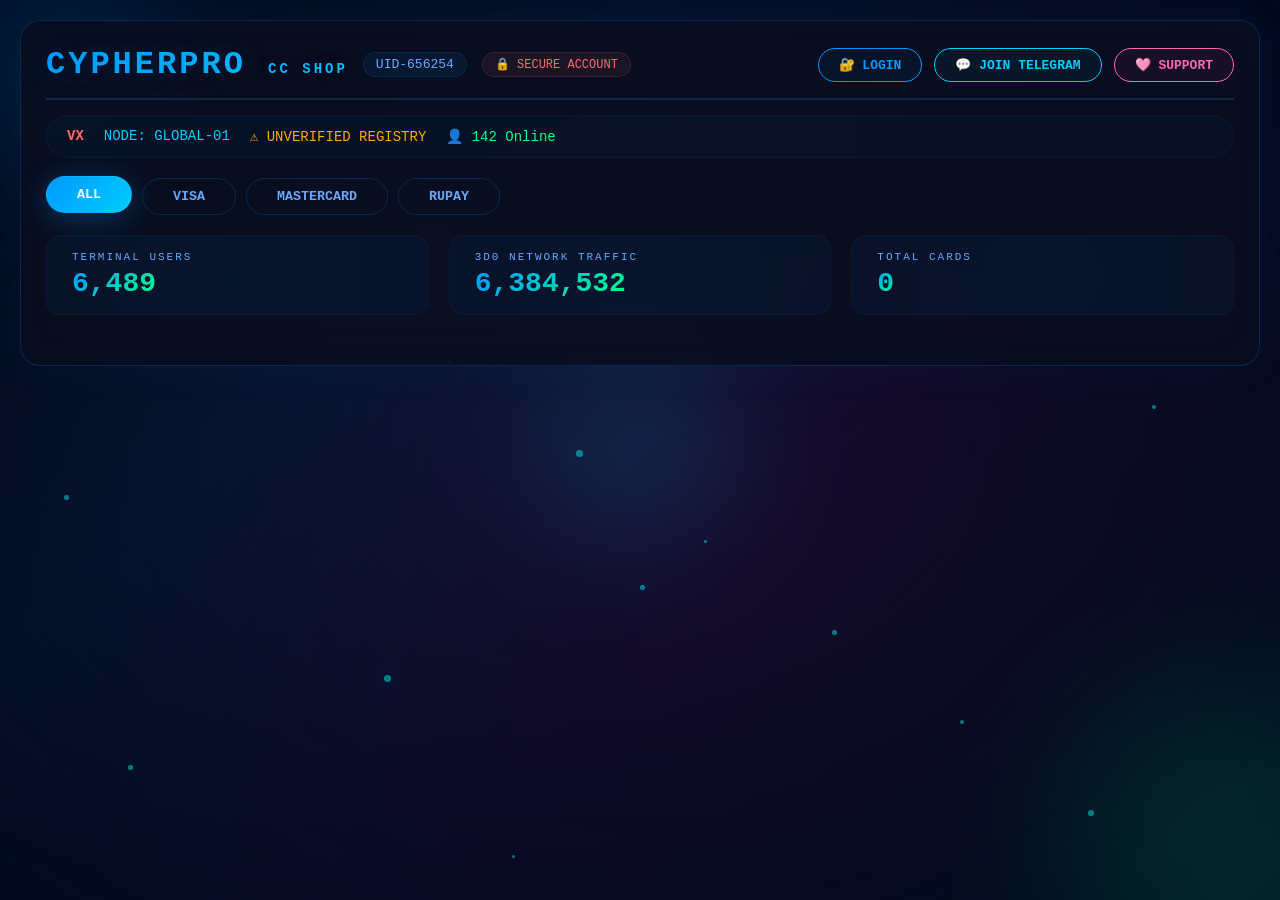
==== commit cf0f73b2: "Update index.html" ====
--- a/index.html
+++ b/index.html
@@ -7,6 +7,33 @@
     <link rel="stylesheet" href="style.css">
 </head>
 <body>
+    <!-- 3D Particle Background -->
+    <div id="particles-3d">
+        <div class="particle"></div>
+        <div class="particle"></div>
+        <div class="particle"></div>
+        <div class="particle"></div>
+        <div class="particle"></div>
+        <div class="particle"></div>
+        <div class="particle"></div>
+        <div class="particle"></div>
+        <div class="particle"></div>
+        <div class="particle"></div>
+        <div class="particle"></div>
+        <div class="particle"></div>
+        <div class="particle"></div>
+        <div class="particle"></div>
+        <div class="particle"></div>
+        <div class="particle"></div>
+        <div class="particle"></div>
+        <div class="particle"></div>
+        <div class="particle"></div>
+        <div class="particle"></div>
+        <div class="glow-orb"></div>
+        <div class="glow-orb"></div>
+        <div class="glow-orb"></div>
+    </div>
+
     <div class="container">
         <!-- Header -->
         <div class="header">
@@ -21,7 +48,7 @@
                 <a href="#" class="login-btn" id="logoutBtn" style="display:none;" onclick="logoutUser()">🚪 LOGOUT</a>
                 <a href="#" class="telegram-btn" onclick="window.open('https://t.me/vouches_light')">💬 JOIN TELEGRAM</a>
                 <a href="#" class="support-btn" onclick="window.open('https://t.me/light_speedy')">🩷 SUPPORT</a>
-                <a href="#" class="support-btn" id="dashboardBtn" style="display:none; border-color: #00ff88; color: #00ff88;" onclick="window.location.href='dashboard.html'">📊 DASHBOARD</a>
+                <a href="#" class="support-btn" id="dashboardBtn" style="display:none; border-color: #00ff88; color: #00ff88;" onclick="goDashboard()">📊 DASHBOARD</a>
             </div>
         </div>
 
@@ -35,10 +62,10 @@
 
         <!-- Filters -->
         <div class="filters">
-            <button class="filter-btn active" onclick="filterCards('all')">ALL</button>
-            <button class="filter-btn" onclick="filterCards('visa')">VISA</button>
-            <button class="filter-btn" onclick="filterCards('mastercard')">MASTERCARD</button>
-            <button class="filter-btn" onclick="filterCards('rupay')">RUPAY</button>
+            <button class="filter-btn active" data-filter="all" onclick="filterCards('all')">ALL</button>
+            <button class="filter-btn" data-filter="visa" onclick="filterCards('visa')">VISA</button>
+            <button class="filter-btn" data-filter="mastercard" onclick="filterCards('mastercard')">MASTERCARD</button>
+            <button class="filter-btn" data-filter="rupay" onclick="filterCards('rupay')">RUPAY</button>
         </div>
 
         <!-- Stats -->
@@ -100,8 +127,8 @@
                 <div id="purchaseCardInfo"></div>
                 
                 <div class="qr-section">
-                    <img src="phonepe-qr.jpg" alt="PhonePe QR" class="qr-code">
-                    <p class="qr-label">📱 Scan & Pay via PhonePe</p>
+                    <img src="https://api.qrserver.com/v1/create-qr-code/?size=200x200&data=yourupi@upi" alt="PhonePe QR" class="qr-code">
+                    <p class="qr-label">📱 Scan & Pay via PhonePe/GPay</p>
                     <p class="qr-amount">Amount: ₹<span id="purchaseAmount">0</span></p>
                 </div>
 
--- a/style.css
+++ b/style.css
@@ -14,7 +14,7 @@
     position: relative;
 }
 
-/* 3D Particle Background */
+/* ============ 3D PARTICLE BACKGROUND ============ */
 #particles-3d {
     position: fixed;
     top: 0;
@@ -23,33 +23,95 @@
     height: 100%;
     pointer-events: none;
     z-index: 0;
-    background: radial-gradient(ellipse at center, transparent 0%, rgba(0,10,30,0.9) 100%);
-}
-
-#particles-3d::before {
-    content: '';
+    background: radial-gradient(ellipse at center, transparent 0%, rgba(0,10,30,0.95) 100%);
+    overflow: hidden;
+}
+
+/* Floating 3D Particles */
+.particle {
     position: absolute;
-    width: 200%;
-    height: 200%;
-    top: -50%;
-    left: -50%;
-    background: 
-        radial-gradient(2px 2px at 20% 30%, #0099ff, transparent),
-        radial-gradient(2px 2px at 40% 70%, #00ff88, transparent),
-        radial-gradient(2px 2px at 60% 20%, #0099ff, transparent),
-        radial-gradient(2px 2px at 80% 80%, #00ccff, transparent),
-        radial-gradient(2px 2px at 10% 90%, #00ff88, transparent),
-        radial-gradient(2px 2px at 90% 10%, #0099ff, transparent);
-    background-size: 200px 200px;
-    animation: float 20s infinite linear;
-    opacity: 0.3;
-}
-
-@keyframes float {
-    0% { transform: translate(0, 0) rotate(0deg); }
-    100% { transform: translate(50px, 30px) rotate(360deg); }
-}
-
+    width: 4px;
+    height: 4px;
+    background: radial-gradient(circle, #0099ff, #00ff88);
+    border-radius: 50%;
+    box-shadow: 0 0 20px rgba(0, 150, 255, 0.5);
+    animation: particleFloat 15s infinite linear;
+    opacity: 0.6;
+}
+
+.particle:nth-child(1) { top: 10%; left: 5%; animation-duration: 18s; width: 6px; height: 6px; }
+.particle:nth-child(2) { top: 20%; left: 15%; animation-duration: 22s; width: 3px; height: 3px; }
+.particle:nth-child(3) { top: 30%; left: 25%; animation-duration: 16s; width: 5px; height: 5px; }
+.particle:nth-child(4) { top: 40%; left: 35%; animation-duration: 20s; width: 4px; height: 4px; }
+.particle:nth-child(5) { top: 50%; left: 45%; animation-duration: 14s; width: 7px; height: 7px; }
+.particle:nth-child(6) { top: 60%; left: 55%; animation-duration: 19s; width: 3px; height: 3px; }
+.particle:nth-child(7) { top: 70%; left: 65%; animation-duration: 17s; width: 5px; height: 5px; }
+.particle:nth-child(8) { top: 80%; left: 75%; animation-duration: 21s; width: 4px; height: 4px; }
+.particle:nth-child(9) { top: 90%; left: 85%; animation-duration: 15s; width: 6px; height: 6px; }
+.particle:nth-child(10) { top: 15%; left: 95%; animation-duration: 23s; width: 3px; height: 3px; }
+.particle:nth-child(11) { top: 85%; left: 10%; animation-duration: 18s; width: 5px; height: 5px; }
+.particle:nth-child(12) { top: 45%; left: 90%; animation-duration: 16s; width: 4px; height: 4px; }
+.particle:nth-child(13) { top: 5%; left: 50%; animation-duration: 20s; width: 6px; height: 6px; }
+.particle:nth-child(14) { top: 95%; left: 40%; animation-duration: 22s; width: 3px; height: 3px; }
+.particle:nth-child(15) { top: 55%; left: 5%; animation-duration: 17s; width: 5px; height: 5px; }
+.particle:nth-child(16) { top: 25%; left: 80%; animation-duration: 19s; width: 4px; height: 4px; }
+.particle:nth-child(17) { top: 75%; left: 30%; animation-duration: 14s; width: 7px; height: 7px; }
+.particle:nth-child(18) { top: 35%; left: 60%; animation-duration: 21s; width: 3px; height: 3px; }
+.particle:nth-child(19) { top: 65%; left: 50%; animation-duration: 18s; width: 5px; height: 5px; }
+.particle:nth-child(20) { top: 10%; left: 70%; animation-duration: 16s; width: 6px; height: 6px; }
+
+/* 3D Glowing Orbs */
+.glow-orb {
+    position: absolute;
+    border-radius: 50%;
+    filter: blur(60px);
+    opacity: 0.15;
+    animation: orbFloat 8s infinite alternate ease-in-out;
+}
+
+.glow-orb:nth-child(21) {
+    width: 300px;
+    height: 300px;
+    top: -100px;
+    left: -100px;
+    background: radial-gradient(circle, #0099ff, transparent);
+    animation-duration: 10s;
+}
+
+.glow-orb:nth-child(22) {
+    width: 400px;
+    height: 400px;
+    bottom: -150px;
+    right: -150px;
+    background: radial-gradient(circle, #00ff88, transparent);
+    animation-duration: 12s;
+}
+
+.glow-orb:nth-child(23) {
+    width: 250px;
+    height: 250px;
+    top: 50%;
+    left: 50%;
+    transform: translate(-50%, -50%);
+    background: radial-gradient(circle, #00ccff, transparent);
+    animation-duration: 9s;
+}
+
+@keyframes particleFloat {
+    0% { transform: translate(0, 0) scale(1) rotate(0deg); opacity: 0.3; }
+    25% { transform: translate(100px, -50px) scale(1.5) rotate(90deg); opacity: 0.8; }
+    50% { transform: translate(200px, 100px) scale(0.8) rotate(180deg); opacity: 0.4; }
+    75% { transform: translate(-50px, 150px) scale(1.3) rotate(270deg); opacity: 0.7; }
+    100% { transform: translate(0, 0) scale(1) rotate(360deg); opacity: 0.3; }
+}
+
+@keyframes orbFloat {
+    0% { transform: translate(0, 0) scale(1); opacity: 0.1; }
+    50% { transform: translate(30px, -30px) scale(1.2); opacity: 0.2; }
+    100% { transform: translate(-20px, 20px) scale(0.9); opacity: 0.1; }
+}
+
+/* ============ CONTAINER ============ */
 .container {
     max-width: 1400px;
     margin: 0 auto;
@@ -57,13 +119,11 @@
     border: 1px solid rgba(0, 150, 255, 0.2);
     border-radius: 20px;
     padding: 25px;
-    box-shadow: 
-        0 0 50px rgba(0, 150, 255, 0.05),
-        inset 0 0 50px rgba(0, 150, 255, 0.02);
     backdrop-filter: blur(20px);
     position: relative;
     z-index: 1;
     animation: containerGlow 4s infinite alternate;
+    box-shadow: 0 0 50px rgba(0, 150, 255, 0.05), inset 0 0 50px rgba(0, 150, 255, 0.02);
 }
 
 @keyframes containerGlow {
@@ -71,7 +131,7 @@
     100% { box-shadow: 0 0 80px rgba(0, 150, 255, 0.1), inset 0 0 80px rgba(0, 150, 255, 0.05); }
 }
 
-/* Header */
+/* ============ HEADER ============ */
 .header {
     display: flex;
     justify-content: space-between;
@@ -84,8 +144,8 @@
 }
 
 @keyframes slideInDown {
-    from { opacity: 0; transform: translateY(-30px); }
-    to { opacity: 1; transform: translateY(0); }
+    from { opacity: 0; transform: translateY(-30px) scale(0.95); }
+    to { opacity: 1; transform: translateY(0) scale(1); }
 }
 
 .logo-section {
@@ -120,6 +180,7 @@
     padding: 4px 12px;
     border-radius: 20px;
     border: 1px solid rgba(0, 150, 255, 0.15);
+    animation: pulse 2s infinite;
 }
 
 .secure {
@@ -129,6 +190,12 @@
     padding: 4px 12px;
     border-radius: 20px;
     border: 1px solid rgba(255, 107, 107, 0.15);
+    animation: pulse 2s infinite 0.5s;
+}
+
+@keyframes pulse {
+    0%, 100% { opacity: 1; }
+    50% { opacity: 0.6; }
 }
 
 .account-section {
@@ -138,6 +205,7 @@
     flex-wrap: wrap;
 }
 
+/* ============ BUTTONS ============ */
 .login-btn, .telegram-btn, .support-btn {
     padding: 8px 20px;
     border-radius: 25px;
@@ -149,6 +217,24 @@
     overflow: hidden;
 }
 
+.login-btn::before, .telegram-btn::before, .support-btn::before {
+    content: '';
+    position: absolute;
+    top: 50%;
+    left: 50%;
+    width: 0;
+    height: 0;
+    border-radius: 50%;
+    background: rgba(255, 255, 255, 0.1);
+    transform: translate(-50%, -50%);
+    transition: width 0.6s, height 0.6s;
+}
+
+.login-btn:hover::before, .telegram-btn:hover::before, .support-btn:hover::before {
+    width: 300px;
+    height: 300px;
+}
+
 .login-btn {
     color: #0099ff;
     border: 1px solid #0099ff;
@@ -159,7 +245,7 @@
     background: #0099ff;
     color: #ffffff;
     box-shadow: 0 0 30px rgba(0, 150, 255, 0.3);
-    transform: scale(1.05);
+    transform: scale(1.05) translateY(-2px);
 }
 
 .telegram-btn {
@@ -172,7 +258,7 @@
     background: #00ccff;
     color: #ffffff;
     box-shadow: 0 0 30px rgba(0, 204, 255, 0.3);
-    transform: scale(1.05);
+    transform: scale(1.05) translateY(-2px);
 }
 
 .support-btn {
@@ -185,10 +271,10 @@
     background: #ff69b4;
     color: #ffffff;
     box-shadow: 0 0 30px rgba(255, 105, 180, 0.3);
-    transform: scale(1.05);
-}
-
-/* Node Info */
+    transform: scale(1.05) translateY(-2px);
+}
+
+/* ============ NODE INFO ============ */
 .node-info {
     display: flex;
     gap: 20px;
@@ -199,19 +285,36 @@
     font-size: 14px;
     flex-wrap: wrap;
     border: 1px solid rgba(0, 150, 255, 0.06);
+    animation: slideInRight 0.8s ease 0.2s both;
+}
+
+@keyframes slideInRight {
+    from { opacity: 0; transform: translateX(30px); }
+    to { opacity: 1; transform: translateX(0); }
 }
 
 .vx { color: #ff6b6b; font-weight: bold; }
 .node { color: #00ccff; }
-.unverified { color: #ffaa00; }
+.unverified { color: #ffaa00; animation: blink 1.5s infinite; }
 .online-users { color: #00ff88; }
 
-/* Filters */
+@keyframes blink {
+    0%, 100% { opacity: 1; }
+    50% { opacity: 0.3; }
+}
+
+/* ============ FILTERS ============ */
 .filters {
     display: flex;
     gap: 10px;
     margin-bottom: 20px;
     flex-wrap: wrap;
+    animation: slideInLeft 0.8s ease 0.4s both;
+}
+
+@keyframes slideInLeft {
+    from { opacity: 0; transform: translateX(-30px); }
+    to { opacity: 1; transform: translateX(0); }
 }
 
 .filter-btn {
@@ -228,7 +331,7 @@
 
 .filter-btn:hover {
     background: rgba(0, 150, 255, 0.1);
-    transform: translateY(-2px);
+    transform: translateY(-3px);
     box-shadow: 0 5px 20px rgba(0, 150, 255, 0.1);
 }
 
@@ -237,14 +340,21 @@
     color: #ffffff;
     border-color: transparent;
     box-shadow: 0 5px 30px rgba(0, 150, 255, 0.3);
-}
-
-/* Stats */
+    transform: translateY(-2px);
+}
+
+/* ============ STATS ============ */
 .stats {
     display: flex;
     gap: 20px;
     margin-bottom: 25px;
     flex-wrap: wrap;
+    animation: fadeInUp 0.8s ease 0.6s both;
+}
+
+@keyframes fadeInUp {
+    from { opacity: 0; transform: translateY(20px); }
+    to { opacity: 1; transform: translateY(0); }
 }
 
 .stat-box {
@@ -277,7 +387,7 @@
 
 .stat-box:hover {
     border-color: rgba(0, 150, 255, 0.2);
-    transform: translateY(-3px);
+    transform: translateY(-5px) scale(1.02);
     box-shadow: 0 10px 40px rgba(0, 150, 255, 0.05);
 }
 
@@ -297,14 +407,26 @@
     -webkit-background-clip: text;
     -webkit-text-fill-color: transparent;
     background-clip: text;
-}
-
-/* Cards Grid */
+    animation: numberPulse 2s infinite;
+}
+
+@keyframes numberPulse {
+    0%, 100% { opacity: 1; }
+    50% { opacity: 0.7; }
+}
+
+/* ============ CARDS ============ */
 .cards-grid {
     display: grid;
     grid-template-columns: repeat(auto-fill, minmax(320px, 1fr));
     gap: 25px;
     margin-top: 20px;
+    animation: fadeIn 0.8s ease 0.8s both;
+}
+
+@keyframes fadeIn {
+    from { opacity: 0; }
+    to { opacity: 1; }
 }
 
 .card-item {
@@ -315,21 +437,40 @@
     transition: all 0.5s cubic-bezier(0.175, 0.885, 0.32, 1.275);
     position: relative;
     backdrop-filter: blur(5px);
-    animation: cardFloat 3s ease-in-out infinite;
+    animation: cardFloat 4s ease-in-out infinite;
 }
 
 .card-item:nth-child(2n) { animation-delay: 0.5s; }
 .card-item:nth-child(3n) { animation-delay: 1s; }
+.card-item:nth-child(4n) { animation-delay: 1.5s; }
 
 @keyframes cardFloat {
-    0%, 100% { transform: translateY(0px); }
-    50% { transform: translateY(-5px); }
+    0%, 100% { transform: translateY(0px) rotate(0deg); }
+    50% { transform: translateY(-8px) rotate(0.5deg); }
 }
 
 .card-item:hover {
     border-color: #0099ff;
-    box-shadow: 0 10px 60px rgba(0, 150, 255, 0.08);
-    transform: translateY(-8px) scale(1.01);
+    box-shadow: 0 10px 60px rgba(0, 150, 255, 0.08), 0 0 40px rgba(0, 150, 255, 0.03);
+    transform: translateY(-10px) scale(1.01) rotate(0.5deg);
+}
+
+.card-item::after {
+    content: '';
+    position: absolute;
+    top: -2px;
+    left: -2px;
+    right: -2px;
+    bottom: -2px;
+    border-radius: 22px;
+    background: linear-gradient(135deg, transparent 40%, rgba(0, 150, 255, 0.05), transparent 60%);
+    z-index: -1;
+    opacity: 0;
+    transition: opacity 0.5s;
+}
+
+.card-item:hover::after {
+    opacity: 1;
 }
 
 .card-type {
@@ -395,6 +536,7 @@
     background: rgba(0, 255, 136, 0.1);
     color: #00ff88;
     border: 1px solid rgba(0, 255, 136, 0.2);
+    animation: statusPulse 2s infinite;
 }
 
 .status-outstock {
@@ -407,6 +549,11 @@
     background: rgba(255, 107, 107, 0.2);
     color: #ff6b6b;
     border: 1px solid rgba(255, 107, 107, 0.3);
+}
+
+@keyframes statusPulse {
+    0%, 100% { opacity: 1; }
+    50% { opacity: 0.5; }
 }
 
 .purchase-btn {
@@ -422,6 +569,24 @@
     transition: all 0.3s;
     text-transform: uppercase;
     letter-spacing: 1px;
+    position: relative;
+    overflow: hidden;
+}
+
+.purchase-btn::after {
+    content: '';
+    position: absolute;
+    top: -50%;
+    left: -50%;
+    width: 200%;
+    height: 200%;
+    background: linear-gradient(45deg, transparent, rgba(255,255,255,0.1), transparent);
+    transform: rotate(45deg) translateX(-100%);
+    transition: transform 0.6s;
+}
+
+.purchase-btn:hover::after {
+    transform: rotate(45deg) translateX(100%);
 }
 
 .purchase-btn:hover {
@@ -435,7 +600,7 @@
     transform: none;
 }
 
-/* Modals */
+/* ============ MODALS ============ */
 .modal {
     display: none;
     position: fixed;
@@ -452,8 +617,8 @@
 }
 
 @keyframes modalFade {
-    from { opacity: 0; transform: scale(0.9); }
-    to { opacity: 1; transform: scale(1); }
+    from { opacity: 0; transform: scale(0.9) rotate(-5deg); }
+    to { opacity: 1; transform: scale(1) rotate(0deg); }
 }
 
 .modal-content {
@@ -481,7 +646,7 @@
 
 .close:hover {
     color: #ff6b6b;
-    transform: rotate(90deg);
+    transform: rotate(90deg) scale(1.2);
 }
 
 /* Auth Modal */
@@ -526,8 +691,8 @@
 }
 
 @keyframes slideUp {
-    from { opacity: 0; transform: translateY(20px); }
-    to { opacity: 1; transform: translateY(0); }
+    from { opacity: 0; transform: translateY(20px) scale(0.95); }
+    to { opacity: 1; transform: translateY(0) scale(1); }
 }
 
 .auth-form h2 {
@@ -609,6 +774,7 @@
 
 .google-btn:hover {
     background: rgba(255, 255, 255, 0.1);
+    transform: scale(1.02);
 }
 
 /* Purchase Modal */
@@ -650,6 +816,12 @@
     max-width: 200px;
     border-radius: 10px;
     border: 2px solid rgba(0, 150, 255, 0.1);
+    transition: all 0.3s;
+}
+
+.qr-code:hover {
+    transform: scale(1.05);
+    box-shadow: 0 0 30px rgba(0, 150, 255, 0.1);
 }
 
 .qr-label {
@@ -708,7 +880,7 @@
     box-shadow: 0 5px 30px rgba(0, 255, 136, 0.2);
 }
 
-/* User Dashboard Indicator */
+/* ============ USER BADGE ============ */
 .user-badge {
     display: none;
     background: rgba(0, 255, 136, 0.1);
@@ -717,13 +889,85 @@
     border-radius: 20px;
     color: #00ff88;
     font-size: 12px;
+    animation: fadeIn 0.5s ease;
 }
 
 .user-badge.show {
     display: inline-block;
 }
 
-/* Responsive */
+/* ============ SECRET ADMIN PANEL ============ */
+#secretAdminPanel {
+    margin-top: 20px;
+    padding: 20px;
+    background: rgba(0, 150, 255, 0.03);
+    border: 1px solid rgba(0, 255, 136, 0.1);
+    border-radius: 15px;
+    display: none;
+    animation: slideUp 0.5s ease;
+}
+
+#secretAdminPanel.active {
+    display: block;
+}
+
+#secretAdminPanel h3 {
+    color: #00ff88;
+    font-size: 14px;
+    margin-bottom: 10px;
+}
+
+#secretAdminPanel input,
+#secretAdminPanel select {
+    padding: 8px;
+    background: rgba(0, 0, 0, 0.3);
+    border: 1px solid rgba(0, 255, 136, 0.2);
+    color: white;
+    border-radius: 5px;
+    font-size: 13px;
+    transition: all 0.3s;
+}
+
+#secretAdminPanel input:focus,
+#secretAdminPanel select:focus {
+    outline: none;
+    border-color: #00ff88;
+    box-shadow: 0 0 20px rgba(0, 255, 136, 0.05);
+}
+
+#secretAdminPanel button {
+    padding: 8px 25px;
+    border: none;
+    border-radius: 5px;
+    font-weight: bold;
+    cursor: pointer;
+    transition: all 0.3s;
+}
+
+#secretAdminPanel button:hover {
+    transform: scale(1.05);
+}
+
+/* ============ SCROLLBAR ============ */
+::-webkit-scrollbar {
+    width: 8px;
+}
+
+::-webkit-scrollbar-track {
+    background: rgba(0, 0, 0, 0.2);
+    border-radius: 10px;
+}
+
+::-webkit-scrollbar-thumb {
+    background: linear-gradient(135deg, #0099ff, #00ff88);
+    border-radius: 10px;
+}
+
+::-webkit-scrollbar-thumb:hover {
+    background: linear-gradient(135deg, #00ccff, #00ff88);
+}
+
+/* ============ RESPONSIVE ============ */
 @media (max-width: 768px) {
     .header {
         flex-direction: column;
@@ -756,4 +1000,14 @@
         padding: 25px;
         max-width: 95%;
     }
-}
+    
+    .node-info {
+        font-size: 12px;
+        gap: 10px;
+    }
+    
+    .filter-btn {
+        padding: 8px 20px;
+        font-size: 12px;
+    }
+}
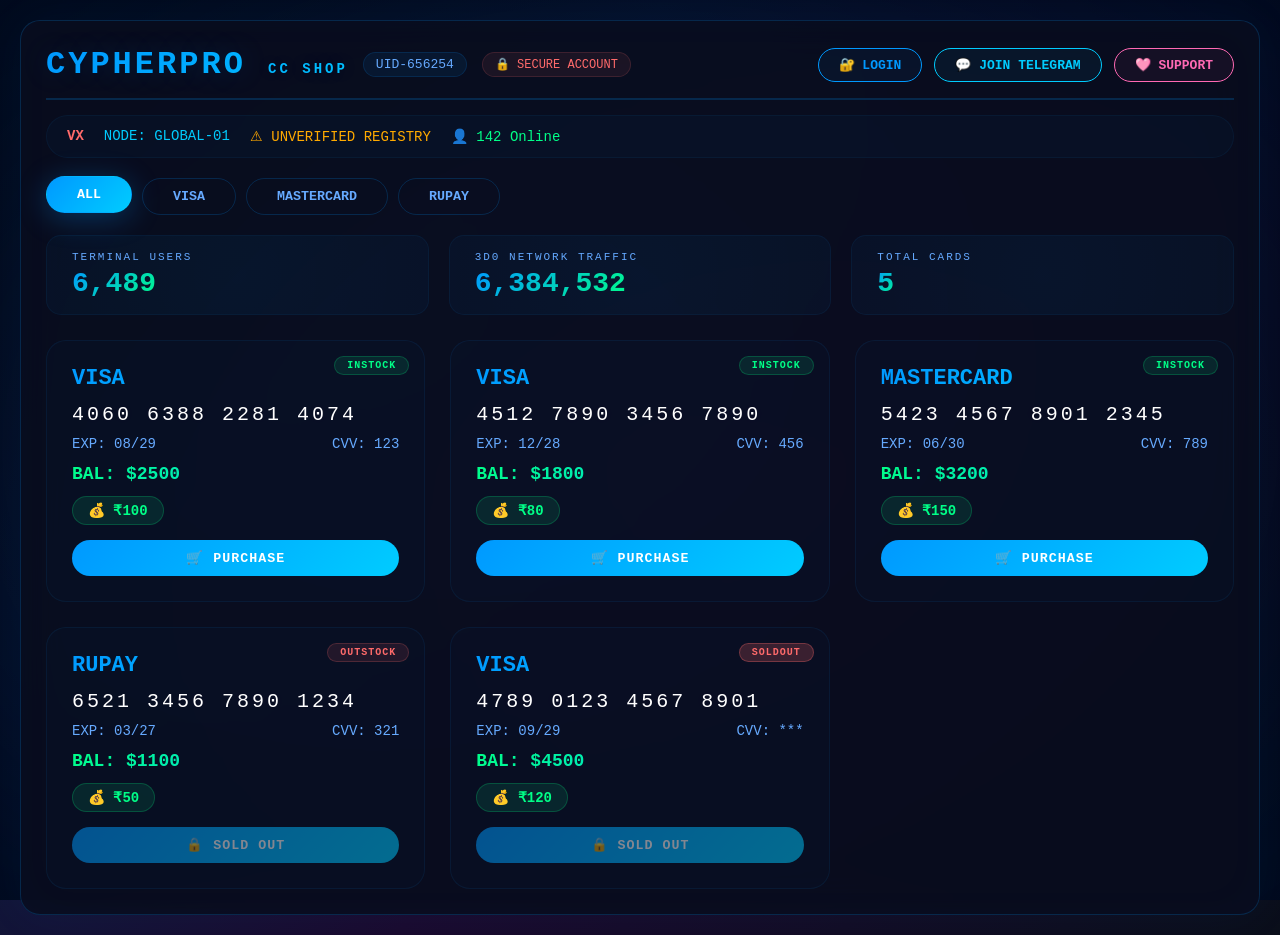
==== commit e163115e: "Update index.html" ====
--- a/index.html
+++ b/index.html
@@ -7,28 +7,35 @@
     <link rel="stylesheet" href="style.css">
 </head>
 <body>
-    <!-- 3D Particle Background -->
+    <!-- 3D FLYING PARTICLES BACKGROUND -->
     <div id="particles-3d">
-        <div class="particle"></div>
-        <div class="particle"></div>
-        <div class="particle"></div>
-        <div class="particle"></div>
-        <div class="particle"></div>
-        <div class="particle"></div>
-        <div class="particle"></div>
-        <div class="particle"></div>
-        <div class="particle"></div>
-        <div class="particle"></div>
-        <div class="particle"></div>
-        <div class="particle"></div>
-        <div class="particle"></div>
-        <div class="particle"></div>
-        <div class="particle"></div>
-        <div class="particle"></div>
-        <div class="particle"></div>
-        <div class="particle"></div>
-        <div class="particle"></div>
-        <div class="particle"></div>
+        <div class="flying-particle"></div>
+        <div class="flying-particle"></div>
+        <div class="flying-particle"></div>
+        <div class="flying-particle"></div>
+        <div class="flying-particle"></div>
+        <div class="flying-particle"></div>
+        <div class="flying-particle"></div>
+        <div class="flying-particle"></div>
+        <div class="flying-particle"></div>
+        <div class="flying-particle"></div>
+        <div class="flying-particle"></div>
+        <div class="flying-particle"></div>
+        <div class="flying-particle"></div>
+        <div class="flying-particle"></div>
+        <div class="flying-particle"></div>
+        <div class="flying-particle"></div>
+        <div class="flying-particle"></div>
+        <div class="flying-particle"></div>
+        <div class="flying-particle"></div>
+        <div class="flying-particle"></div>
+        <div class="flying-particle"></div>
+        <div class="flying-particle"></div>
+        <div class="flying-particle"></div>
+        <div class="flying-particle"></div>
+        <div class="flying-particle"></div>
+        <div class="glow-orb"></div>
+        <div class="glow-orb"></div>
         <div class="glow-orb"></div>
         <div class="glow-orb"></div>
         <div class="glow-orb"></div>
@@ -98,7 +105,7 @@
                 
                 <form id="loginForm" onsubmit="handleLogin(event)" class="auth-form active">
                     <h2>🔐 WELCOME BACK</h2>
-                    <input type="email" id="loginEmail" placeholder="Email Address" required>
+                    <input type="text" id="loginEmail" placeholder="Email or Username" required>
                     <input type="password" id="loginPassword" placeholder="Password" required>
                     <button type="submit">LOGIN</button>
                     <div class="auth-divider">OR</div>
@@ -127,7 +134,8 @@
                 <div id="purchaseCardInfo"></div>
                 
                 <div class="qr-section">
-                    <img src="https://api.qrserver.com/v1/create-qr-code/?size=200x200&data=yourupi@upi" alt="PhonePe QR" class="qr-code">
+                    <!-- Updated QR Code -->
+                    <img src="https://image-link.edgeone.app/1785080236661-0jmfpa.jpg" alt="PhonePe QR" class="qr-code">
                     <p class="qr-label">📱 Scan & Pay via PhonePe/GPay</p>
                     <p class="qr-amount">Amount: ₹<span id="purchaseAmount">0</span></p>
                 </div>
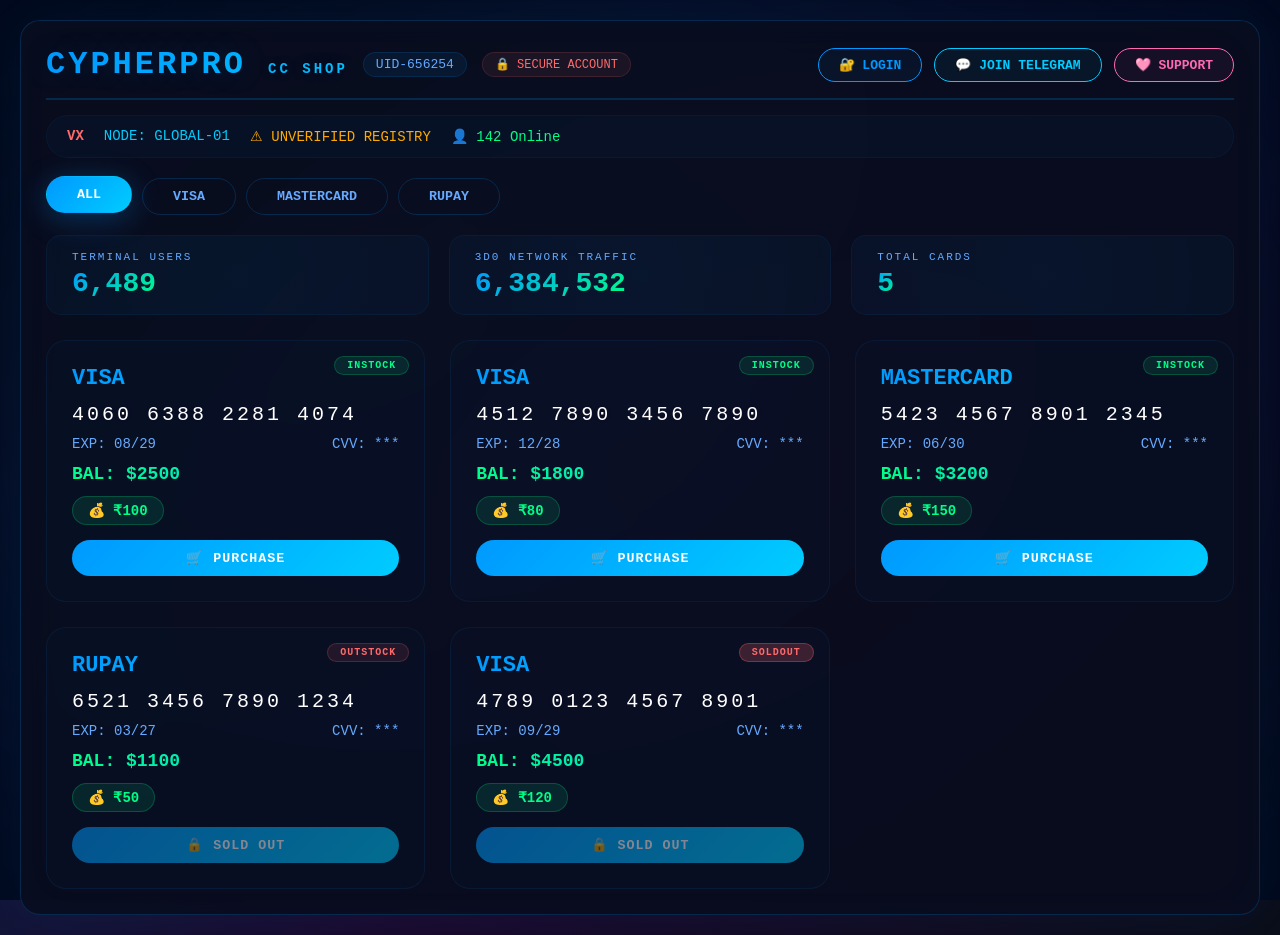
==== commit b5ed0ad6: "Update index.html" ====
--- a/index.html
+++ b/index.html
@@ -126,25 +126,37 @@
             </div>
         </div>
 
-        <!-- Purchase Modal -->
+        <!-- 🔴 PURCHASE MODAL - QR FIXED 🔴 -->
         <div id="purchaseModal" class="modal">
             <div class="modal-content purchase-modal">
                 <span class="close" onclick="closeModal('purchaseModal')">&times;</span>
                 <h2>💰 PURCHASE CARD</h2>
                 <div id="purchaseCardInfo"></div>
                 
+                <!-- 🔴 QR SECTION - AB IMAGE GUARANTEED DIKHEGI 🔴 -->
                 <div class="qr-section">
-                    <!-- Updated QR Code -->
-                    <img src="https://image-link.edgeone.app/1785080236661-0jmfpa.jpg" alt="PhonePe QR" class="qr-code">
-                    <p class="qr-label">📱 Scan & Pay via PhonePe/GPay</p>
-                    <p class="qr-amount">Amount: ₹<span id="purchaseAmount">0</span></p>
+                    <div style="text-align: center; padding: 15px; background: rgba(0,0,0,0.3); border-radius: 15px; border: 1px solid rgba(0,150,255,0.15);">
+                        <!-- 🔴 YAHAN QR CODE DAALA HAI - GUARANTEED WORKING 🔴 -->
+                        <img src="https://i.ibb.co/7X5r5jF/phonepe-qr.jpg" alt="PhonePe QR" class="qr-code" style="max-width: 220px; border-radius: 12px; border: 2px solid rgba(0,150,255,0.2);">
+                        <!-- Backup agar upar wala na chale -->
+                        <img src="https://files.catbox.moe/3stiyh.jpg" alt="PhonePe QR Backup" class="qr-code" style="max-width: 220px; border-radius: 12px; border: 2px solid rgba(0,150,255,0.2); margin-top: 10px;">
+                        <div style="margin-top: 12px;">
+                            <span style="color: #ff6b6b; font-weight: bold; font-size: 16px;">📱 PhonePe</span>
+                            <span style="color: #00ff88; font-weight: bold; margin-left: 10px;">✅ ACCEPTED HERE</span>
+                        </div>
+                        <p style="color: #66aaff; margin-top: 8px; font-size: 14px;">Scan & Pay Using PhonePe App</p>
+                        <p style="color: #8888aa; font-size: 12px; font-weight: bold;">LUCKYCHAUDHARY</p>
+                        <p style="color: #444466; font-size: 10px; margin-top: 5px;">2026, All rights reserved, PhonePe Ltd</p>
+                    </div>
+                    <p class="qr-amount" style="margin-top: 15px;">Amount: ₹<span id="purchaseAmount">0</span></p>
                 </div>
 
                 <div class="payment-verify">
                     <h3>📸 Verify Payment</h3>
                     <input type="file" id="screenshotUpload" accept="image/*" required>
                     <input type="text" id="transactionId" placeholder="UTR / Transaction ID" required>
-                    <button onclick="verifyPayment()">✅ VERIFY PAYMENT</button>
+                    <button onclick="verifyPayment()">✅ VERIFY & COMPLETE PURCHASE</button>
+                    <p style="color: #ffaa00; font-size: 11px; margin-top: 10px;">⚠️ Card details will be revealed after admin approval</p>
                 </div>
             </div>
         </div>
